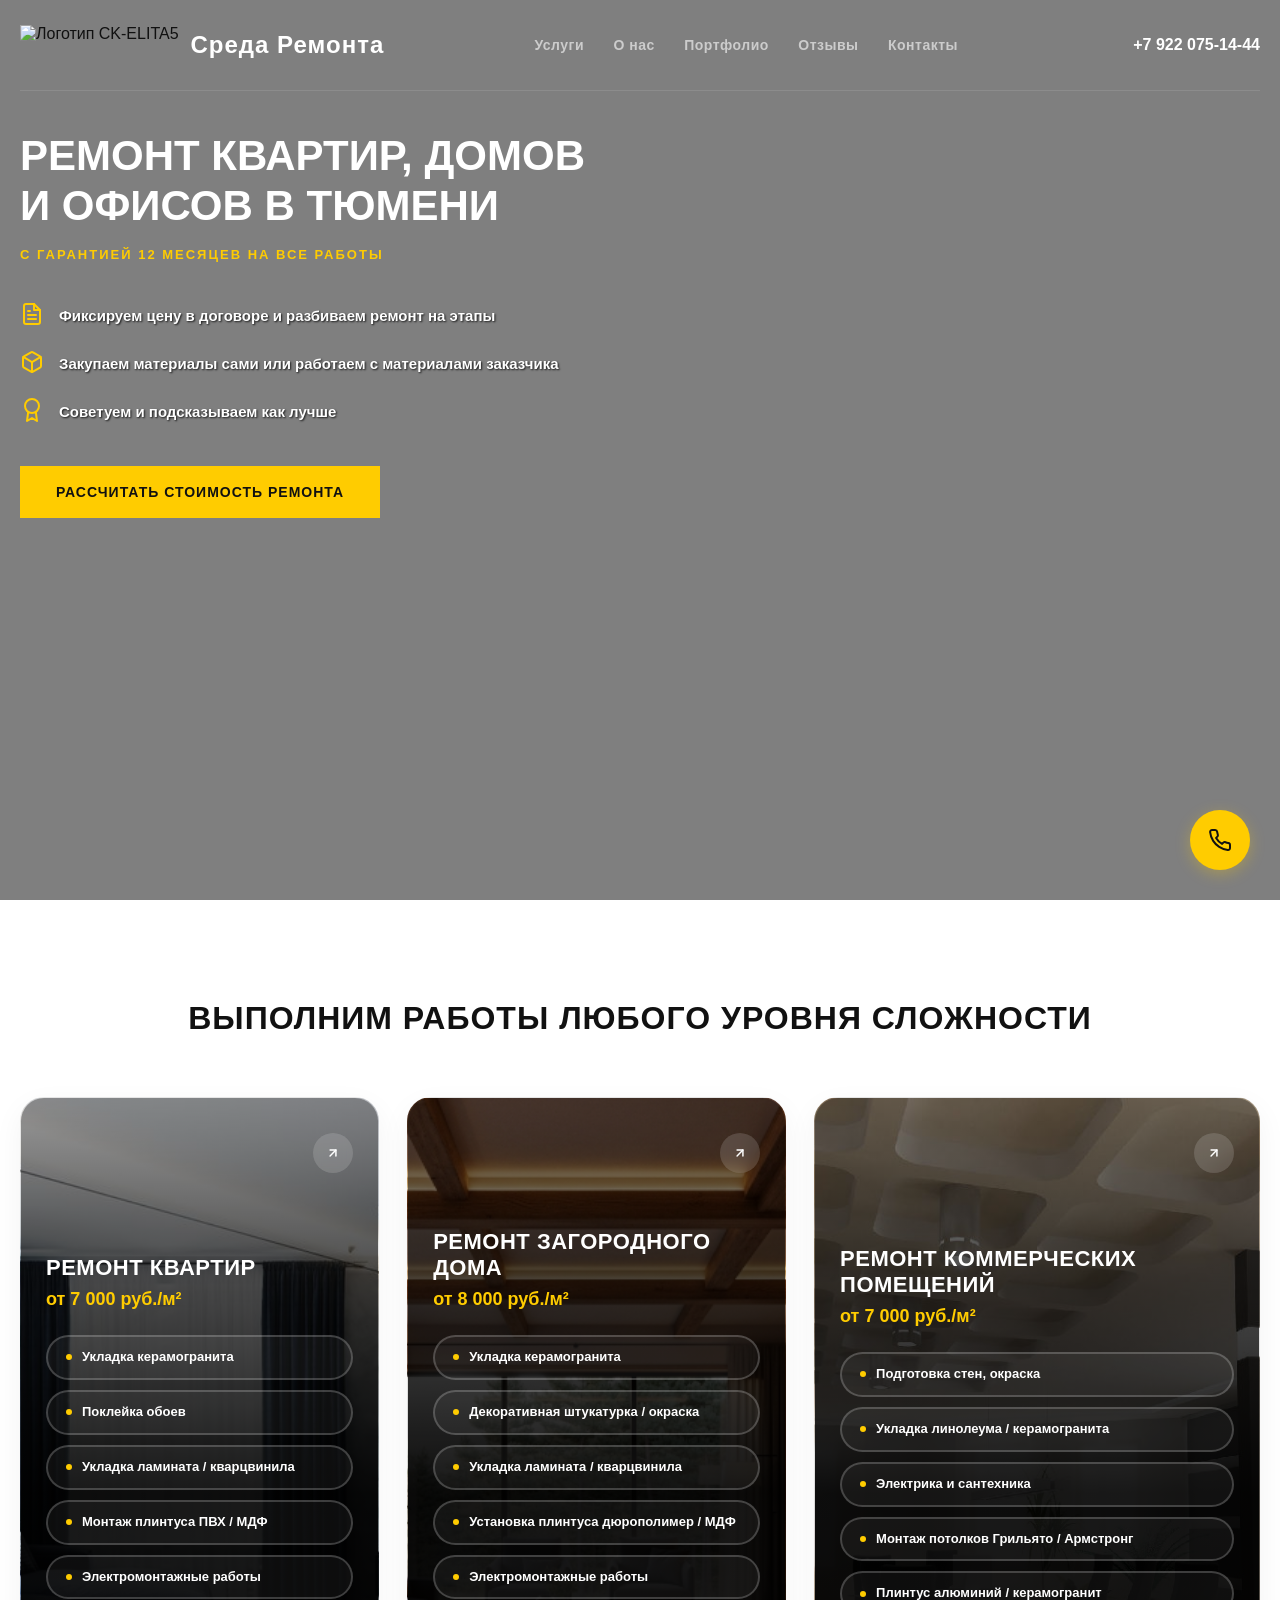
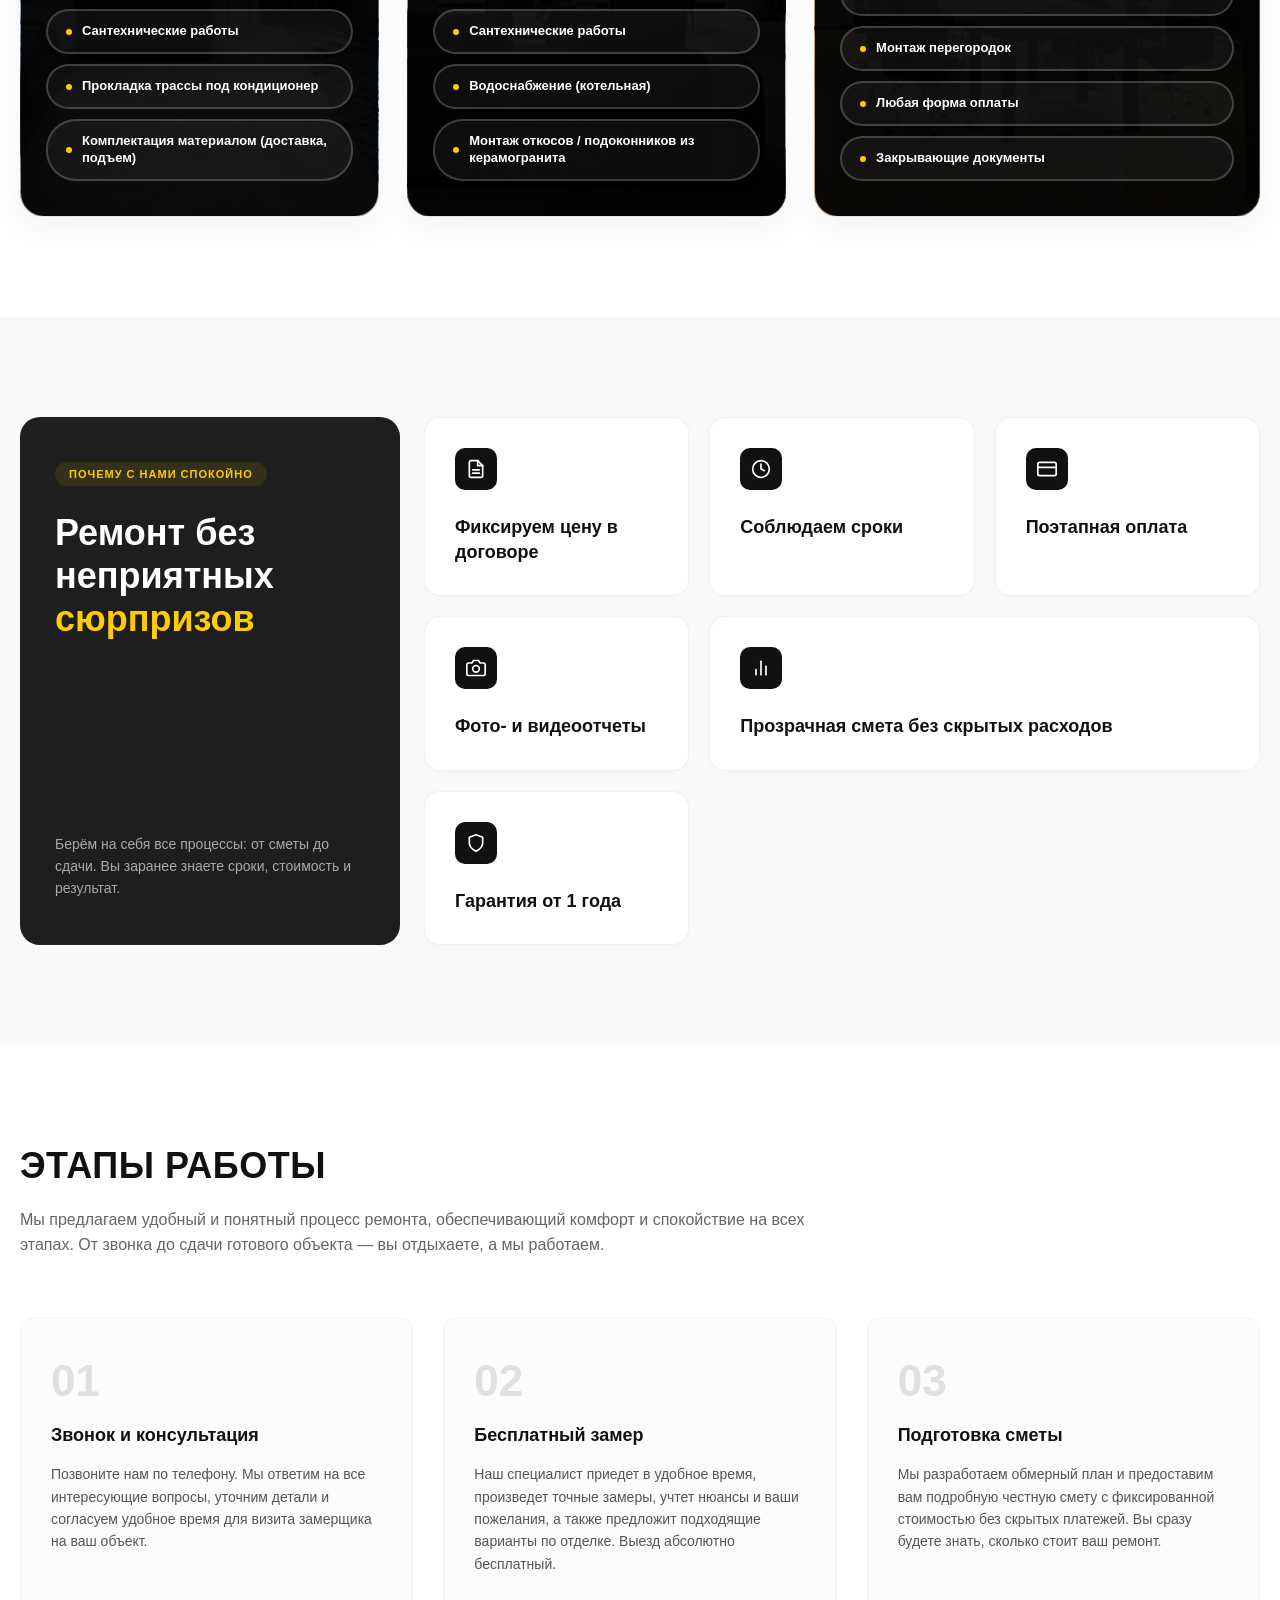
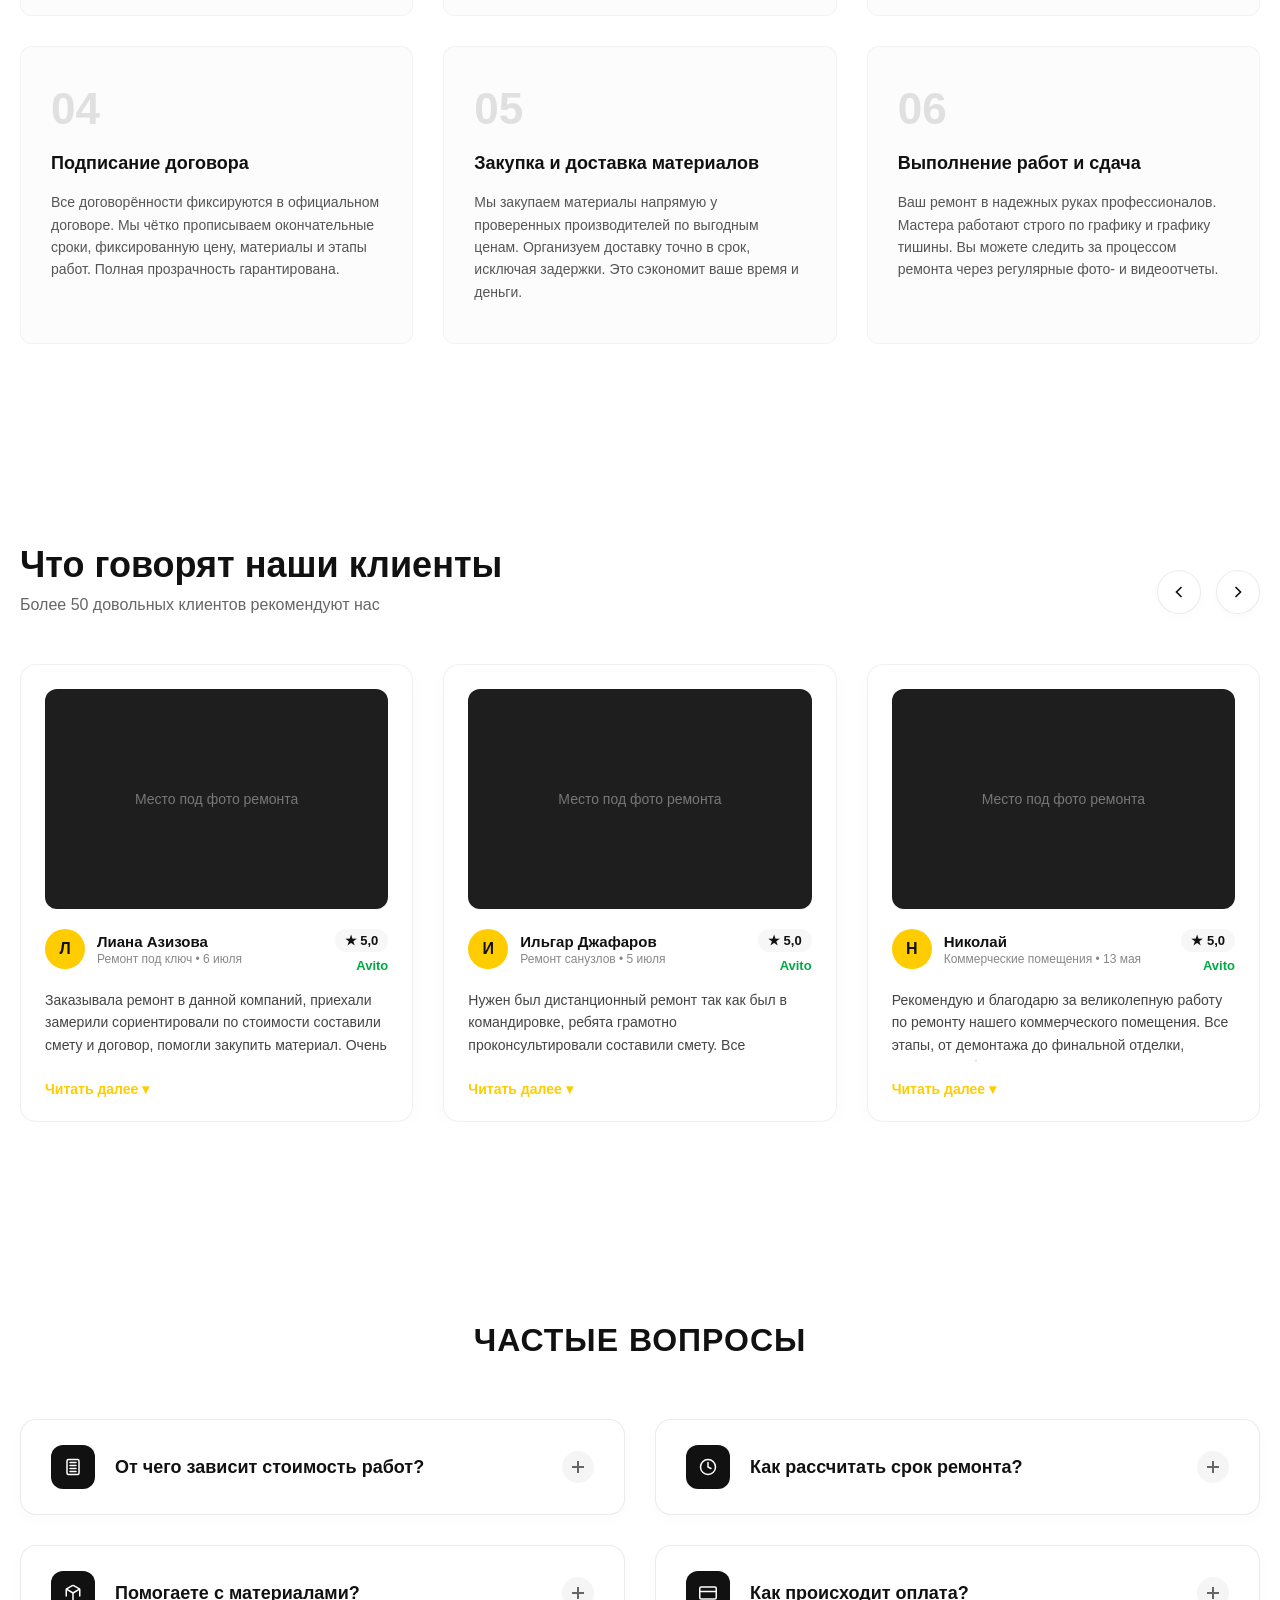
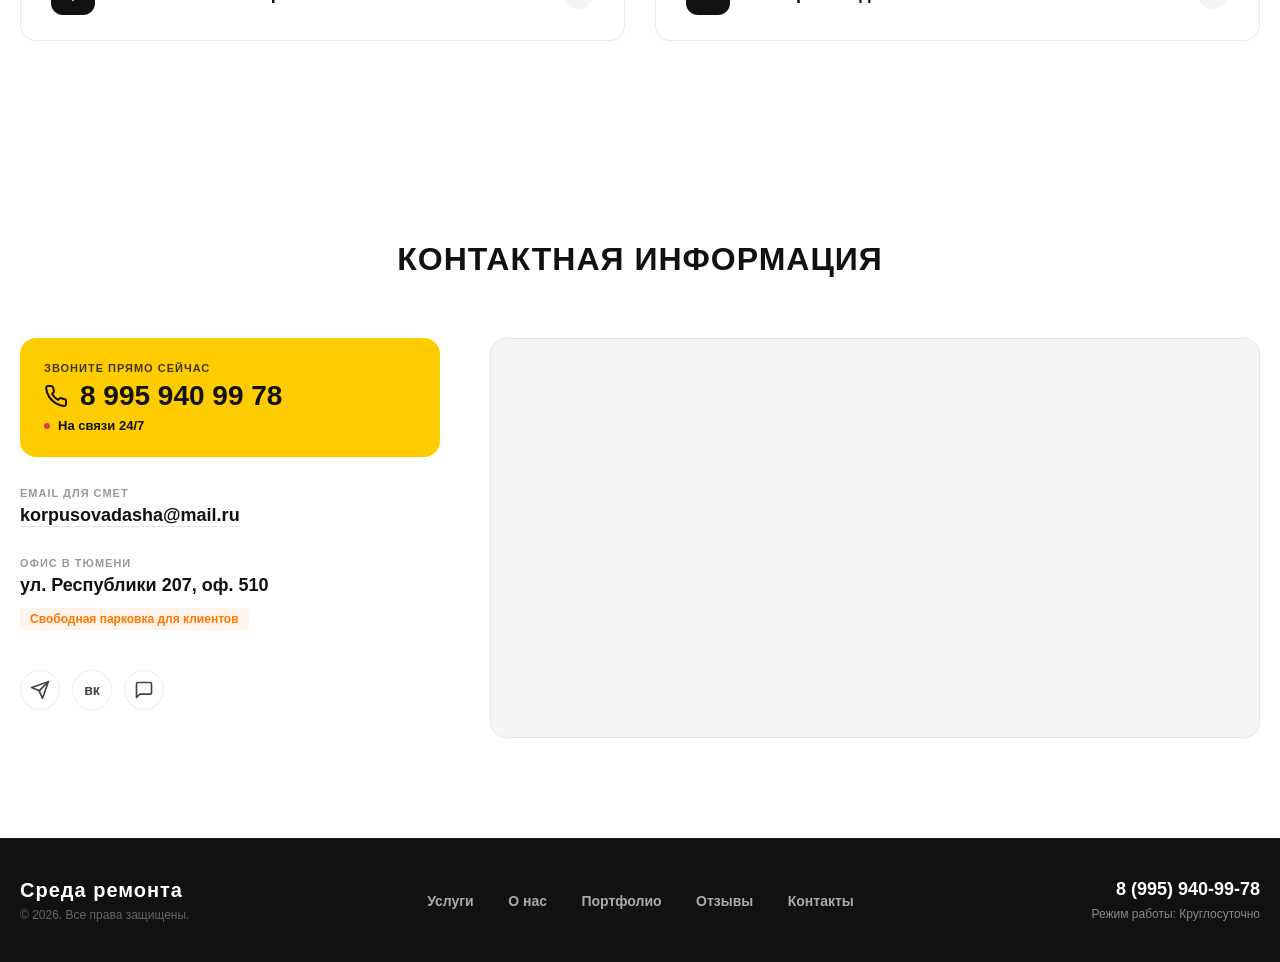
==== index.html @ f5fcfde5 "Test" ====
<!DOCTYPE html>
<html lang="ru">
<head>
    <meta charset="UTF-8">
    <meta name="viewport" content="width=device-width, initial-scale=1.0">
    <title>Ремонт квартир, домов и офисов в Тюмени</title>
    <link rel="stylesheet" href="style.css">
</head>
<body>
    <!-- Главный экран -->
    <header class="hero-section">
        <div class="overlay"></div>
        
        <div class="container">
            <!-- Шапка сайта -->
            <div class="header-top">
                <div class="logo-container">
                    <img src="logo.jpg" alt="Логотип CK-ELITA5" class="logo-img">
                    <span class="logo-text">Среда Ремонта</span>
                </div>
                <nav class="nav-menu">
                    <a href="#services">Услуги</a>
                    <a href="#">О нас</a>
                    <a href="#">Портфолио</a>
                    <a href="#otzivi">Отзывы</a>
                    <a href="#contacti">Контакты</a>
                </nav>
                <div class="header-contacts">
                    <a href="tel:+79220751444" class="phone-link">+7 922 075-14-44</a>
                </div>
            </div>

            <!-- Контент первого экрана -->
            <div class="hero-content">
                <h1 class="main-title">Ремонт квартир, домов<br>и офисов в Тюмени</h1>
                <p class="subtitle">С ГАРАНТИЕЙ 12 МЕСЯЦЕВ НА ВСЕ РАБОТЫ</p>

                <!-- Преимущества -->
                <div class="features">
                    <div class="feature-item">
                        <div class="icon-box">
                            <svg width="24" height="24" viewBox="0 0 24 24" fill="none" stroke="currentColor" stroke-width="2" stroke-linecap="round" stroke-linejoin="round"><path d="M14 2H6a2 2 0 0 0-2 2v16a2 2 0 0 0 2 2h12a2 2 0 0 0 2-2V8z"></path><polyline points="14 2 14 8 20 8"></polyline><line x1="16" y1="13" x2="8" y2="13"></line><line x1="16" y1="17" x2="8" y2="17"></line><polyline points="10 9 9 9 8 9"></polyline></svg>
                        </div>
                        <p>Фиксируем цену в договоре и разбиваем ремонт на этапы</p>
                    </div>
                    <div class="feature-item">
                        <div class="icon-box">
                            <svg width="24" height="24" viewBox="0 0 24 24" fill="none" stroke="currentColor" stroke-width="2" stroke-linecap="round" stroke-linejoin="round"><path d="M21 16V8a2 2 0 0 0-1-1.73l-7-4a2 2 0 0 0-2 0l-7 4A2 2 0 0 0 3 8v8a2 2 0 0 0 1 1.73l7 4a2 2 0 0 0 2 0l7-4A2 2 0 0 0 21 16z"></path><polyline points="3.27 6.96 12 12.01 20.73 6.96"></polyline><line x1="12" y1="22.08" x2="12" y2="12"></line></svg>
                        </div>
                        <p>Закупаем материалы сами или работаем с материалами заказчика</p>
                    </div>
                    <div class="feature-item">
                        <div class="icon-box">
                            <svg width="24" height="24" viewBox="0 0 24 24" fill="none" stroke="currentColor" stroke-width="2" stroke-linecap="round" stroke-linejoin="round"><circle cx="12" cy="8" r="7"></circle><polyline points="8.21 13.89 7 23 12 20 17 23 15.79 13.88"></polyline></svg>
                        </div>
                        <p>Советуем и подсказываем как лучше</p>
                    </div>
                </div>

                <!-- Желтая кнопка -->
                <button class="cta-button">РАССЧИТАТЬ СТОИМОСТЬ РЕМОНТА</button>
            </div>
        </div>

        <!-- Желтая кнопка телефона -->
        <a href="#" class="floating-phone" title="Связаться с нами">
        <svg width="24" height="24" viewBox="0 0 24 24" fill="none" stroke="currentColor" stroke-width="2" stroke-linecap="round" stroke-linejoin="round"><path d="M22 16.92v3a2 2 0 0 1-2.18 2 19.79 19.79 0 0 1-8.63-3.07 19.5 19.5 0 0 1-6-6 19.79 19.79 0 0 1-3.07-8.67A2 2 0 0 1 4.11 2h3a2 2 0 0 1 2 1.72 12.84 12.84 0 0 0 .7 2.81 2 2 0 0 1-.45 2.11L8.09 9.91a16 16 0 0 0 6 6l1.27-1.27a2 2 0 0 1 2.11-.45 12.84 12.84 0 0 0 2.81.7A2 2 0 0 1 22 16.92z"></path></svg>
        </a>
    </header>

    <!-- Блок: Виды ремонта (Светлая тема, расширенные карточки) -->
    <section class="services-section" id="services">
        <div class="container">
            <h2 class="section-title">ВЫПОЛНИМ РАБОТЫ ЛЮБОГО УРОВНЯ СЛОЖНОСТИ</h2>
            
            <div class="services-grid">
                <!-- Карточка 1: Ремонт квартир -->
                 <a href ="kvartiri.html">
                <div class="service-card" style="background-image: url('2block-kv.jpg');">
                    <div class="card-overlay"></div>
                    <div class="card-arrow">
                        <svg width="14" height="14" viewBox="0 0 24 24" fill="none" stroke="currentColor" stroke-width="2.5" stroke-linecap="round" stroke-linejoin="round"><line x1="7" y1="17" x2="17" y2="7"></line><polyline points="7 7 17 7 17 17"></polyline></svg>
                    </div>
                    <div class="card-content-box">
                        <h3 class="card-main-title">РЕМОНТ КВАРТИР</h3>
                        <div class="card-price">от 7 000 руб./м²</div>
                        
                        <div class="card-tags-list">
                            <span class="tag-item">Укладка керамогранита</span>
                            <span class="tag-item">Поклейка обоев</span>
                            <span class="tag-item">Укладка ламината / кварцвинила</span>
                            <span class="tag-item">Монтаж плинтуса ПВХ / МДФ</span>
                            <span class="tag-item">Электромонтажные работы</span>
                            <span class="tag-item">Сантехнические работы</span>
                            <span class="tag-item">Прокладка трассы под кондиционер</span>
                            <span class="tag-item">Комплектация материалом (доставка, подъем)</span>
                        </div>
                    </div>
                </div>
                </a>

                <!-- Карточка 2: Ремонт загородного дома -->
                <a href ="home.html">
                <div class="service-card" style="background-image: url('2block-dom.png');">
                    <div class="card-overlay"></div>
                    <div class="card-arrow">
                        <svg width="14" height="14" viewBox="0 0 24 24" fill="none" stroke="currentColor" stroke-width="2.5" stroke-linecap="round" stroke-linejoin="round"><line x1="7" y1="17" x2="17" y2="7"></line><polyline points="7 7 17 7 17 17"></polyline></svg>
                    </div>
                    <div class="card-content-box">
                        <h3 class="card-main-title">РЕМОНТ ЗАГОРОДНОГО ДОМА</h3>
                        <div class="card-price">от 8 000 руб./м²</div>
                        
                        <div class="card-tags-list">
                            <span class="tag-item">Укладка керамогранита</span>
                            <span class="tag-item">Декоративная штукатурка / окраска</span>
                            <span class="tag-item">Укладка ламината / кварцвинила</span>
                            <span class="tag-item">Установка плинтуса дюрополимер / МДФ</span>
                            <span class="tag-item">Электромонтажные работы</span>
                            <span class="tag-item">Сантехнические работы</span>
                            <span class="tag-item">Водоснабжение (котельная)</span>
                            <span class="tag-item">Монтаж откосов / подоконников из керамогранита</span>
                        </div>
                    </div>
                </div>
                </a>

                <!-- Карточка 3: Ремонт коммерческих помещений -->
                 <a href ="office.html">
                    <div class="service-card" style="background-image: url('2block-ofic.jfif');">
                    <div class="card-overlay"></div>
                    <div class="card-arrow">
                        <svg width="14" height="14" viewBox="0 0 24 24" fill="none" stroke="currentColor" stroke-width="2.5" stroke-linecap="round" stroke-linejoin="round"><line x1="7" y1="17" x2="17" y2="7"></line><polyline points="7 7 17 7 17 17"></polyline></svg>
                    </div>
                    <div class="card-content-box">
                        <h3 class="card-main-title">РЕМОНТ КОММЕРЧЕСКИХ ПОМЕЩЕНИЙ</h3>
                        <div class="card-price">от 7 000 руб./м²</div>
                        
                        <div class="card-tags-list">
                            <span class="tag-item">Подготовка стен, окраска</span>
                            <span class="tag-item">Укладка линолеума / керамогранита</span>
                            <span class="tag-item">Электрика и сантехника</span>
                            <span class="tag-item">Монтаж потолков Грильято / Армстронг</span>
                            <span class="tag-item">Плинтус алюминий / керамогранит</span>
                            <span class="tag-item">Монтаж перегородок</span>
                            <span class="tag-item">Любая форма оплаты</span>
                            <span class="tag-item">Закрывающие документы</span>
                        </div>
                    </div>
                </div>
                </a>
            </div>
        </div>
    </section>
    <!-- Блок: Преимущества (Bento Grid) -->
    <section class="advantages-section">
        <div class="container">
            <div class="advantages-grid">
                
                <!-- Левый большой блок с заголовком -->
                <div class="adv-main-card">
                    <span class="adv-badge">ПОЧЕМУ С НАМИ СПОКОЙНО</span>
                    <h2 class="adv-title">Ремонт без<br>неприятных<br><span>сюрпризов</span></h2>
                    <p class="adv-desc">Берём на себя все процессы: от сметы до сдачи. Вы заранее знаете сроки, стоимость и результат.</p>
                </div>

                <!-- Правая сетка с плитками -->
                <div class="adv-tiles-container">
                    
                    <!-- Плитка 1: Фиксируем цену -->
                    <div class="adv-tile">
                        <div class="adv-icon">
                            <svg width="20" height="20" viewBox="0 0 24 24" fill="none" stroke="currentColor" stroke-width="2" stroke-linecap="round" stroke-linejoin="round"><path d="M14 2H6a2 2 0 0 0-2 2v16a2 2 0 0 0 2 2h12a2 2 0 0 0 2-2V8z"></path><polyline points="14 2 14 8 20 8"></polyline><line x1="16" y1="13" x2="8" y2="13"></line><line x1="16" y1="17" x2="8" y2="17"></line></svg>
                        </div>
                        <h3 class="adv-tile-title">Фиксируем цену в договоре</h3>
                        <div class="adv-bottom-line"></div>
                    </div>

                    <!-- Плитка 2: Соблюдаем сроки -->
                    <div class="adv-tile">
                        <div class="adv-icon">
                            <svg width="20" height="20" viewBox="0 0 24 24" fill="none" stroke="currentColor" stroke-width="2" stroke-linecap="round" stroke-linejoin="round"><circle cx="12" cy="12" r="10"></circle><polyline points="12 6 12 12 16 14"></polyline></svg>
                        </div>
                        <h3 class="adv-tile-title">Соблюдаем сроки</h3>
                        <div class="adv-bottom-line"></div>
                    </div>

                    <!-- Плитка 3: Поэтапная оплата -->
                    <div class="adv-tile">
                        <div class="adv-icon">
                            <svg width="20" height="20" viewBox="0 0 24 24" fill="none" stroke="currentColor" stroke-width="2" stroke-linecap="round" stroke-linejoin="round"><rect x="1" y="4" width="22" height="16" rx="2" ry="2"></rect><line x1="1" y1="10" x2="23" y2="10"></line></svg>
                        </div>
                        <h3 class="adv-tile-title">Поэтапная оплата</h3>
                        <div class="adv-bottom-line"></div>
                    </div>

                    <!-- Плитка 4: Отчеты -->
                    <div class="adv-tile">
                        <div class="adv-icon">
                            <svg width="20" height="20" viewBox="0 0 24 24" fill="none" stroke="currentColor" stroke-width="2" stroke-linecap="round" stroke-linejoin="round"><path d="M23 19a2 2 0 0 1-2 2H3a2 2 0 0 1-2-2V8a2 2 0 0 1 2-2h4l2-3h6l2 3h4a2 2 0 0 1 2 2z"></path><circle cx="12" cy="13" r="4"></circle></svg>
                        </div>
                        <h3 class="adv-tile-title">Фото- и видеоотчеты</h3>
                        <div class="adv-bottom-line"></div>
                    </div>

                    <!-- Плитка 5: Смета -->
                    <div class="adv-tile wide-tile">
                        <div class="adv-icon">
                            <svg width="20" height="20" viewBox="0 0 24 24" fill="none" stroke="currentColor" stroke-width="2" stroke-linecap="round" stroke-linejoin="round"><line x1="18" y1="20" x2="18" y2="10"></line><line x1="12" y1="20" x2="12" y2="4"></line><line x1="6" y1="20" x2="6" y2="14"></line></svg>
                        </div>
                        <h3 class="adv-tile-title">Прозрачная смета без скрытых расходов</h3>
                        <div class="adv-bottom-line"></div>
                    </div>

                    <!-- Плитка 6: Гарантия -->
                    <div class="adv-tile">
                        <div class="adv-icon">
                            <svg width="20" height="20" viewBox="0 0 24 24" fill="none" stroke="currentColor" stroke-width="2" stroke-linecap="round" stroke-linejoin="round"><path d="M12 22s8-4 8-10V5l-8-3-8 3v7c0 6 8 10 8 10z"></path></svg>
                        </div>
                        <h3 class="adv-tile-title">Гарантия от 1 года</h3>
                        <div class="adv-bottom-line"></div>
                    </div>

                </div>
            </div>
        </div>
    </section>
        <!-- Блок: Этапы работы -->
    <section class="steps-section">
        <div class="container">
            <h2 class="steps-main-title">Этапы работы</h2>
            <p class="steps-main-subtitle">Мы предлагаем удобный и понятный процесс ремонта, обеспечивающий комфорт и спокойствие на всех этапах. От звонка до сдачи готового объекта — вы отдыхаете, а мы работаем.</p>
            
            <div class="steps-grid">
                <!-- Шаг 1 -->
                <div class="step-card">
                    <div class="step-number">01</div>
                    <h3 class="step-title">Звонок и консультация</h3>
                    <p class="step-desc">Позвоните нам по телефону. Мы ответим на все интересующие вопросы, уточним детали и согласуем удобное время для визита замерщика на ваш объект.</p>
                </div>

                <!-- Шаг 2 -->
                <div class="step-card">
                    <div class="step-number">02</div>
                    <h3 class="step-title">Бесплатный замер</h3>
                    <p class="step-desc">Наш специалист приедет в удобное время, произведет точные замеры, учтет нюансы и ваши пожелания, а также предложит подходящие варианты по отделке. Выезд абсолютно бесплатный.</p>
                </div>

                <!-- Шаг 3 -->
                <div class="step-card">
                    <div class="step-number">03</div>
                    <h3 class="step-title">Подготовка сметы</h3>
                    <p class="step-desc">Мы разработаем обмерный план и предоставим вам подробную честную смету с фиксированной стоимостью без скрытых платежей. Вы сразу будете знать, сколько стоит ваш ремонт.</p>
                </div>

                <!-- Шаг 4 -->
                <div class="step-card">
                    <div class="step-number">04</div>
                    <h3 class="step-title">Подписание договора</h3>
                    <p class="step-desc">Все договорённости фиксируются в официальном договоре. Мы чётко прописываем окончательные сроки, фиксированную цену, материалы и этапы работ. Полная прозрачность гарантирована.</p>
                </div>

                <!-- Шаг 5 -->
                <div class="step-card">
                    <div class="step-number">05</div>
                    <h3 class="step-title">Закупка и доставка материалов</h3>
                    <p class="step-desc">Мы закупаем материалы напрямую у проверенных производителей по выгодным ценам. Организуем доставку точно в срок, исключая задержки. Это сэкономит ваше время и деньги.</p>
                </div>

                <!-- Шаг 6 -->
                <div class="step-card">
                    <div class="step-number">06</div>
                    <h3 class="step-title">Выполнение работ и сдача</h3>
                    <p class="step-desc">Ваш ремонт в надежных руках профессионалов. Мастера работают строго по графику и графику тишины. Вы можете следить за процессом ремонта через регулярные фото- и видеоотчеты.</p>
                </div>
            </div>
        </div>
    </section>
 <!-- Блок: Отзывы клиентов (Адаптивный слайдер) -->
    <section class="reviews-section" id="otzivi">
        <div class="container">
            <div class="reviews-header">
                <div>
                    <h2 class="reviews-main-title">Что говорят наши клиенты</h2>
                    <p class="reviews-main-subtitle">Более 50 довольных клиентов рекомендуют нас</p>
                </div>
                <!-- Стрелки навигации -->
                <div class="slider-arrows">
                    <button class="arrow-btn prev-btn" id="review-prev">
                        <svg width="20" height="20" viewBox="0 0 24 24" fill="none" stroke="currentColor" stroke-width="2"><polyline points="15 18 9 12 15 6"></polyline></svg>
                    </button>
                    <button class="arrow-btn next-btn" id="review-next">
                        <svg width="20" height="20" viewBox="0 0 24 24" fill="none" stroke="currentColor" stroke-width="2"><polyline points="9 18 15 12 9 6"></polyline></svg>
                    </button>
                </div>
            </div>

            <!-- Окно видимости слайдера -->
            <div class="reviews-slider-track">
                <div class="reviews-grid-flow" id="reviews-track">
                    
                    <!-- Отзыв 1 -->
                    <div class="review-card">
                        <div class="review-img-placeholder">Место под фото ремонта</div>
                        <div class="review-meta">
                            <div class="user-info">
                                <div class="avatar-placeholder">Л</div>
                                <div>
                                    <h4 class="user-name">Лиана Азизова</h4>
                                    <span class="review-type">Ремонт под ключ • 6 июля</span>
                                </div>
                            </div>
                            <div class="rating-box">
                                <span class="stars">★ 5,0</span>
                                <span class="platform-avito">Avito</span>
                            </div>
                        </div>
                        <div class="review-text-container">
                            <p class="review-text">Заказывала ремонт в данной компаний, приехали замерили сориентировали по стоимости составили смету и договор, помогли закупить материал. Очень довольна и качеством и сервисом. В подарок получила теплый пол, за что огромное спасибо буду рекомендовать всем.</p>
                        </div>
                        <div class="review-footer-actions">
                            <button class="toggle-text-btn">Читать далее ▾</button>
                        </div>
                    </div>

                    <!-- Отзыв 2 -->
                    <div class="review-card">
                        <div class="review-img-placeholder">Место под фото ремонта</div>
                        <div class="review-meta">
                            <div class="user-info">
                                <div class="avatar-placeholder">И</div>
                                <div>
                                    <h4 class="user-name">Ильгар Джафаров</h4>
                                    <span class="review-type">Ремонт санузлов • 5 июля</span>
                                </div>
                            </div>
                            <div class="rating-box">
                                <span class="stars">★ 5,0</span>
                                <span class="platform-avito">Avito</span>
                            </div>
                        </div>
                        <div class="review-text-container">
                            <p class="review-text">Нужен был дистанционный ремонт так как был в командировке, ребята грамотно проконсультировали составили смету. Все процессы контролировали сами, присылали отчеты. Сделали все на совесть и в оговоренные сроки, за что им большое человеческое спасибо!</p>
                        </div>
                        <div class="review-footer-actions">
                            <button class="toggle-text-btn">Читать далее ▾</button>
                        </div>
                    </div>

                    <!-- Отзыв 3 -->
                    <div class="review-card">
                        <div class="review-img-placeholder">Место под фото ремонта</div>
                        <div class="review-meta">
                            <div class="user-info">
                                <div class="avatar-placeholder">Н</div>
                                <div>
                                    <h4 class="user-name">Николай</h4>
                                    <span class="review-type">Коммерческие помещения • 13 мая</span>
                                </div>
                            </div>
                            <div class="rating-box">
                                <span class="stars">★ 5,0</span>
                                <span class="platform-avito">Avito</span>
                            </div>
                        </div>
                        <div class="review-text-container">
                            <p class="review-text">Рекомендую и благодарю за великолепную работу по ремонту нашего коммерческого помещения. Все этапы, от демонтажа до финальной отделки, выполнены безупречно. Порадовало четкое соблюдение графика тишины и чистота на объекте.</p>
                        </div>
                        <div class="review-footer-actions">
                            <button class="toggle-text-btn">Читать далее ▾</button>
                        </div>
                    </div>

                    <!-- Отзыв 4 -->
                    <div class="review-card">
                        <div class="review-img-placeholder">Место под фото ремонта</div>
                        <div class="review-meta">
                            <div class="user-info">
                                <div class="avatar-placeholder">А</div>
                                <div>
                                    <h4 class="user-name">Александр</h4>
                                    <span class="review-type">Ремонт коттеджа • 28 апреля</span>
                                </div>
                            </div>
                            <div class="rating-box">
                                <span class="stars">★ 5,0</span>
                                <span class="platform-avito">Avito</span>
                            </div>
                        </div>
                        <div class="review-text-container">
                            <p class="review-text">Выражаю благодарность за качественный ремонт дома в Тюмени. Долго выбирал бригаду, остановился на СК-Элита5 и не прогадал. Смета не выросла ни на рубль, котельная собрана идеально, стены выровнены под покраску просто как стекло.</p>
                        </div>
                        <div class="review-footer-actions">
                            <button class="toggle-text-btn">Читать далее ▾</button>
                        </div>
                    </div>

                    <!-- Отзыв 5 -->
                    <div class="review-card">
                        <div class="review-img-placeholder">Место под фото ремонта</div>
                        <div class="review-meta">
                            <div class="user-info">
                                <div class="avatar-placeholder">Е</div>
                                <div>
                                    <h4 class="user-name">Елена В.</h4>
                                    <span class="review-type">Косметический ремонт • 10 апреля</span>
                                </div>
                            </div>
                            <div class="rating-box">
                                <span class="stars">★ 5,0</span>
                                <span class="platform-avito">Avito</span>
                            </div>
                        </div>
                        <div class="review-text-container">
                            <p class="review-text">Очень порядочные и аккуратные мастера! Делали ремонт в гостиной и прихожей. Все аккуратно закрыли пленкой, мусор за собой убрали. Оплата строго по выполненным этапам, никаких авансов. Результатом очень довольна, спасибо вам!</p>
                        </div>
                        <div class="review-footer-actions">
                            <button class="toggle-text-btn">Читать далее ▾</button>
                        </div>
                    </div>

                </div>
            </div>
        </div>
    </section>

   <script>
        // 1. Раскрытие текста
        document.querySelectorAll('.toggle-text-btn').forEach(btn => {
            btn.addEventListener('click', () => {
                const textContainer = btn.parentElement.previousElementSibling;
                textContainer.classList.toggle('expanded');
                
                if (textContainer.classList.contains('expanded')) {
                    btn.innerHTML = 'Скрыть ▲';
                    btn.style.color = '#ffaa00';
                } else {
                    btn.innerHTML = 'Читать далее ▾';
                    btn.style.color = '#ffcc00';
                }
            });
        });

        // 2. Умная логика Слайдера
        const track = document.getElementById('reviews-track');
        const prevBtn = document.getElementById('review-prev');
        const nextBtn = document.getElementById('review-next');
        
        let currentIndex = 0; // Текущий индекс отзыва или экрана

        function getSliderParams() {
            const isMobile = window.innerWidth <= 768;
            const cards = document.querySelectorAll('.review-card');
            // Исправлено: получаем точную ширину карточки прямо из браузера
            const cardWidth = cards[0].getBoundingClientRect().width; 
            const gap = isMobile ? 20 : 30; // Отступы для мобилки (20) и ПК (30)
            
            return {
                isMobile: isMobile,
                step: cardWidth + gap,
                maxIndex: isMobile ? cards.length - 1 : 1 
            };
        }

        nextBtn.addEventListener('click', () => {
            const params = getSliderParams();
            if (currentIndex < params.maxIndex) {
                currentIndex++;
                
                if (params.isMobile) {
                    track.style.transform = `translateX(-${currentIndex * params.step}px)`;
                } else {
                    const containerWidth = document.querySelector('.reviews-slider-track').offsetWidth;
                    track.style.transform = `translateX(-${containerWidth + 30}px)`;
                }
            }
        });

        prevBtn.addEventListener('click', () => {
            const params = getSliderParams();
            if (currentIndex > 0) {
                currentIndex--;
                
                if (params.isMobile) {
                    track.style.transform = `translateX(-${currentIndex * params.step}px)`;
                } else {
                    track.style.transform = 'translateX(0px)';
                }
            }
        });

        window.addEventListener('resize', () => {
            currentIndex = 0;
            track.style.transform = 'translateX(0px)';
        });
    </script>
 <!-- Блок: Частые вопросы (FAQ) — Теперь все изначально свернуты -->
    <section class="faq-section">
        <div class="container">
            <h2 class="faq-main-title">ЧАСТЫЕ ВОПРОСЫ</h2>
            
            <div class="faq-grid">
                <!-- Вопрос 1 -->
                <div class="faq-item">
                    <div class="faq-header">
                        <div class="faq-icon-box">
                            <svg width="18" height="18" viewBox="0 0 24 24" fill="none" stroke="currentColor" stroke-width="2" stroke-linecap="round" stroke-linejoin="round"><rect x="4" y="2" width="16" height="20" rx="2" ry="2"></rect><line x1="8" y1="6" x2="16" y2="6"></line><line x1="8" y1="10" x2="16" y2="10"></line><line x1="8" y1="14" x2="16" y2="14"></line><line x1="8" y1="18" x2="16" y2="18"></line></svg>
                        </div>
                        <h3 class="faq-title">От чего зависит стоимость работ?</h3>
                        <div class="faq-toggle-btn"></div>
                    </div>
                    <div class="faq-body">
                        <p>Стоимость ремонтных работ рассчитывается индивидуально и зависит от площади, состояния, наличия или отсутствия дизайн-проекта, объема работ и выбора материалов для черновой и чистовой отделки.</p>
                    </div>
                </div>

                <!-- Вопрос 2 -->
                <div class="faq-item">
                    <div class="faq-header">
                        <div class="faq-icon-box">
                            <svg width="18" height="18" viewBox="0 0 24 24" fill="none" stroke="currentColor" stroke-width="2" stroke-linecap="round" stroke-linejoin="round"><circle cx="12" cy="12" r="10"></circle><polyline points="12 6 12 12 16 14"></polyline></svg>
                        </div>
                        <h3 class="faq-title">Как рассчитать срок ремонта?</h3>
                        <div class="faq-toggle-btn"></div>
                    </div>
                    <div class="faq-body">
                        <p>Сроки выполнения работ рассчитываются чисто индивидуально. Всё зависит от сложности дизайн-проекта, расположения объекта, текущего состояния помещений, общего объёма и технологических особенностей запланированных работ.</p>
                    </div>
                </div>

                <!-- Вопрос 3 -->
                <div class="faq-item">
                    <div class="faq-header">
                        <div class="faq-icon-box">
                            <svg width="18" height="18" viewBox="0 0 24 24" fill="none" stroke="currentColor" stroke-width="2" stroke-linecap="round" stroke-linejoin="round"><path d="M21 16V8a2 2 0 0 0-1-1.73l-7-4a2 2 0 0 0-2 0l-7 4A2 2 0 0 0 3 8v8a2 2 0 0 1 1.73l7 4a2 2 0 0 2 0l7-4A2 2 0 0 0 21 16z"></path><polyline points="3.27 6.96 12 12.01 20.73 6.96"></polyline><line x1="12" y1="22.08" x2="12" y2="12"></line></svg>
                        </div>
                        <h3 class="faq-title">Помогаете с материалами?</h3>
                        <div class="faq-toggle-btn"></div>
                    </div>
                    <div class="faq-body">
                        <p>Наша компания при проведении ремонтных работ обеспечивает закупку и доставку черновых и чистовых материалов на объект. Необходимое количество материалов рассчитывается индивидуально.</p>
                    </div>
                </div>

                <!-- Вопрос 4 -->
                <div class="faq-item">
                    <div class="faq-header">
                        <div class="faq-icon-box">
                            <svg width="18" height="18" viewBox="0 0 24 24" fill="none" stroke="currentColor" stroke-width="2" stroke-linecap="round" stroke-linejoin="round"><rect x="1" y="4" width="22" height="16" rx="2" ry="2"></rect><line x1="1" y1="10" x2="23" y2="10"></line></svg>
                        </div>
                        <h3 class="faq-title">Как происходит оплата?</h3>
                        <div class="faq-toggle-btn"></div>
                    </div>
                    <div class="faq-body">
                        <p>При заключении договора предоплата за работу не вносится. Оплата производится поэтапно, по факту подписания акта выполненных работ. Для вашего удобства доступны любые формы расчёта: как наличная форма оплаты, так и безналичный расчёт.</p>
                    </div>
                </div>
            </div>
        </div>
    </section>

    <!-- Исправленный скрипт (все вопросы изначально закрыты) -->
    <script>
        document.querySelectorAll('.faq-header').forEach(header => {
            header.addEventListener('click', () => {
                const currentItem = header.parentElement;
                currentItem.classList.toggle('active');
            });
        });
    </script>
    <!-- Блок: Контактная информация -->
    <section class="contacts-section" id="contacti">
        <div class="container">
            <h2 class="contacts-main-title">КОНТАКТНАЯ ИНФОРМАЦИЯ</h2>
            
            <div class="contacts-grid">
                <!-- Левая колонка с текстом и соцсетями -->
                <div class="contacts-info">
                    
                    <!-- Плашка телефона (Желтая по стилю сайта) -->
                    <div class="phone-card">
                        <span class="card-subtitle">ЗВОНИТЕ ПРЯМО СЕЙЧАС</span>
                        <div class="phone-number-box">
                            <svg width="24" height="24" viewBox="0 0 24 24" fill="none" stroke="currentColor" stroke-width="2" stroke-linecap="round" stroke-linejoin="round"><path d="M22 16.92v3a2 2 0 0 1-2.18 2 19.79 19.79 0 0 1-8.63-3.07 19.5 19.5 0 0 1-6-6 19.79 19.79 0 0 1-3.07-8.67A2 2 0 0 1 4.11 2h3a2 2 0 0 1 2 1.72 12.84 12.84 0 0 0 .7 2.81 2 2 0 0 1-.45 2.11L8.09 9.91a16 16 0 0 0 6 6l1.27-1.27a2 2 0 0 1 2.11-.45 12.84 12.84 0 0 0 2.81.7A2 2 0 0 1 22 16.92z"></path></svg>
                            <a href="tel:+79959409978" class="main-phone-link">8 995 940 99 78</a>
                        </div>
                        <span class="status-dot">На связи 24/7</span>
                    </div>

                    <!-- Email -->
                    <div class="info-block">
                        <span class="info-label">EMAIL ДЛЯ СМЕТ</span>
                        <a href="mailto:korpusovadasha@mail.ru" class="info-value email-link">korpusovadasha@mail.ru</a>
                    </div>

                    <!-- Адрес -->
                    <div class="info-block">
                        <span class="info-label">ОФИС В ТЮМЕНИ</span>
                        <div class="info-value">ул. Республики 207, оф. 510</div>
                        <span class="parking-badge">Свободная парковка для клиентов</span>
                    </div>

                    <!-- Иконки соцсетей (Telegram, ВКонтакте, Viber) -->
                    <div class="social-links">
                        <!-- Telegram -->
                        <a href="#" class="social-icon" title="Telegram">
                            <svg width="20" height="20" viewBox="0 0 24 24" fill="none" stroke="currentColor" stroke-width="2" stroke-linecap="round" stroke-linejoin="round"><line x1="22" y1="2" x2="11" y2="13"></line><polygon points="22 2 15 22 11 13 2 9 22 2"></polygon></svg>
                        </a>
                        <!-- ВКонтакте (Заглушка под иконку VK) -->
                        <a href="#" class="social-icon text-icon" title="ВКонтакте">
                            <span>вк</span>
                        </a>
                        <!-- Viber / Другая соцсеть -->
                        <a href="#" class="social-icon" title="Соцсеть">
                            <svg width="20" height="20" viewBox="0 0 24 24" fill="none" stroke="currentColor" stroke-width="2" stroke-linecap="round" stroke-linejoin="round"><path d="M21 15a2 2 0 0 1-2 2H7l-4 4V5a2 2 0 0 1 2-2h14a2 2 0 0 1 2 2z"></path></svg>
                        </a>
                    </div>

                </div>
                <!-- Правая колонка с интерактивной картой Республики 207 -->
                <div class="contacts-map">
    <div style="position:relative;overflow:hidden;width:100%;height:100%;">
        <a href="https://yandex.com/maps/55/tyumen/?utm_medium=mapframe&utm_source=maps" style="color:#eee;font-size:12px;position:absolute;top:0px;z-index:-1;">Тюмень</a>
        <a href="https://yandex.com/maps/55/tyumen/house/shirotnaya_ulitsa_13/YkwYcwJjSEQFQFttfX1zcHRibQ==/?indoorLevel=1&ll=65.553292%2C57.121789&utm_medium=mapframe&utm_source=maps&z=18.2" style="color:#eee;font-size:12px;position:absolute;top:14px;z-index:-1;">Широтная улица, 13 — Яндекс Карты</a>
        <iframe src="https://yandex.com/map-widget/v1/?indoorLevel=1&ll=65.553292%2C57.121789&mode=whatshere&whatshere%5Bpoint%5D=65.552947%2C57.121864&whatshere%5Bzoom%5D=17&z=18.2" width="100%" height="100%" frameborder="0" allowfullscreen="true" style="position:relative; border-radius: 16px;"></iframe>
    </div>
    </div>
            </div>
        </div>
    </section>
    <!-- Финальный подвал (Футер) сайта -->
    <footer class="main-footer">
        <div class="container">
            <div class="footer-content">
                <div class="footer-logo">
                    <span class="logo-text">Среда ремонта</span>
                    <p class="footer-copy">© 2026. Все права защищены.</p>
                </div>
                <nav class="footer-nav">
                    <a href="#services">Услуги</a>
                    <a href="#">О нас</a>
                    <a href="#">Портфолио</a>
                    <a href="#otzivi">Отзывы</a>
                    <a href="#contacti">Контакты</a>
                </nav>
                <div class="footer-contacts">
                    <a href="tel:+79959409978" class="footer-phone">8 (995) 940-99-78</a>
                    <span class="footer-worktime">Режим работы: Круглосуточно</span>
                </div>
            </div>
        </div>
    </footer>
    <!-- МОДАЛЬНОЕ ОКНО ДЛЯ ГЛАВНОЙ СТРАНИЦЫ -->
    <div class="modal-overlay" id="mainContactModal">
        <div class="modal-window main-modal-dark">
            <!-- Кнопка закрытия -->
            <button class="modal-close-btn" id="closeMainModalBtn" style="color: #fff;">&times;</button>
            
            <h2 class="modal-title" style="color: #fff;">Связаться с нами</h2>
            <p class="modal-subtitle" style="color: #aaa;">Напишите нам на почту или позвоните:</p>
            
            <div class="modal-contacts">
                <a href="tel:+79959409978" class="modal-phone" style="color: #FFCC00;">8 (995) 940-99-78</a>
                <a href="mailto:workpaabectam@mail.ru" class="modal-email" style="color: #FFCC00;">workpaabectam@mail.ru</a>
            </div>
            
            <div class="modal-footer-text" style="color: #666;">Работаем круглосуточно для вашего удобства</div>
        </div>
    </div>
    <script>
        const mainModal = document.getElementById('mainContactModal');
        const closeMainBtn = document.getElementById('closeMainModalBtn');

        // Находим: большую желтую кнопку и плавающую трубку на сайте
        const mainOpenButtons = document.querySelectorAll('.cta-button, .floating-phone');

        // Навешиваем открытие окна на обе кнопки
        mainOpenButtons.forEach(button => {
            button.addEventListener('click', (e) => {
                e.preventDefault(); // Теперь трубка не будет вызывать сбоев на ПК
                mainModal.classList.add('active');
            });
        });

        // Закрытие на крестик
        closeMainBtn.addEventListener('click', () => {
            mainModal.classList.remove('active');
        });

        // Закрытие на клик по фону
        mainModal.addEventListener('click', (e) => {
            if (e.target === mainModal) {
                mainModal.classList.remove('active');
            }
        });
    </script>
</body>
</html>
---- style.css ----
/* Общие сбросы стилей */
* {
    margin: 0;
    padding: 0;
    box-sizing: border-box;
}

body {
    font-family: 'Arial', sans-serif;
    background-color: #ffffff; /* Поменяли фон сайта на белый */
    color: #111111; /* Основной текст теперь темный */
}

/* Расширили контейнер с 1200px до 1300px, чтобы карточки стали шире */
.container {
    max-width: 1300px;
    margin: 0 auto;
    padding: 0 20px;
}

/* Стили главного экрана */
.hero-section {
    position: relative;
    min-height: 100vh;
    background: url('titul.jpg') center center / cover no-repeat;
    display: flex;
    flex-direction: column;
}

.overlay {
    position: absolute;
    top: 0;
    left: 0;
    width: 100%;
    height: 100%;
    background: rgba(0, 0, 0, 0.5);
    z-index: 1;
}

.hero-section .container {
    position: relative;
    z-index: 2;
    width: 100%;
    height: 100%;
    display: flex;
    flex-direction: column;
}

/* Шапка */
.header-top {
    display: flex;
    justify-content: space-between;
    align-items: center;
    padding: 25px 0;
    border-bottom: 1px solid rgba(255, 255, 255, 0.1);
}

.logo-container {
    display: flex;
    align-items: center;
    gap: 12px;
}

.logo-img {
    height: 40px;
    width: auto;
    object-fit: contain;
}

.logo-text {
    font-weight: bold;
    font-size: 24px;
    letter-spacing: 1px;
    color: #fff;
}

.nav-menu a {
    color: #ccc;
    text-decoration: none;
    margin-right: 25px;
    font-size: 14px;
    font-weight: 600;
    letter-spacing: 0.5px;
    transition: color 0.3s;
}

.nav-menu a:hover {
    color: #ffcc00;
}

.phone-link {
    color: #fff;
    text-decoration: none;
    font-weight: bold;
    font-size: 16px;
    transition: color 0.3s;
}

.phone-link:hover {
    color: #ffcc00;
}

/* Текстовый блок */
.hero-content {
    margin-top: auto;
    margin-bottom: auto;
    max-width: 650px; 
    padding: 40px 0;
}

.main-title {
    font-size: 42px;
    line-height: 1.2;
    font-weight: bold;
    margin-bottom: 15px;
    text-transform: uppercase;
    color: #fff;
}

.subtitle {
    font-size: 13px;
    letter-spacing: 2px;
    color: #ffcc00;
    margin-bottom: 40px;
    font-weight: bold;
}

/* Преимущества */
.features {
    display: flex;
    flex-direction: column;
    gap: 20px;
    margin-bottom: 40px;
}

.feature-item {
    display: flex;
    align-items: center;
    gap: 15px;
}

.icon-box {
    color: #ffcc00;
    flex-shrink: 0;
}

.feature-item p {
    font-size: 15px;
    line-height: 1.4;
    color: #fff;
    font-weight: 600; 
    text-shadow: 1px 1px 2px rgba(0,0,0,0.8);
}

/* Желтая кнопка */
.cta-button {
    background-color: #ffcc00;
    color: #111;
    border: none;
    padding: 18px 36px;
    font-size: 14px;
    font-weight: bold;
    letter-spacing: 1px;
    cursor: pointer;
    transition: background-color 0.3s, transform 0.2s;
}

.cta-button:hover {
    background-color: #e6b800;
    transform: translateY(-2px);
}

/* Блок видов ремонта (Белая тема) */
.services-section {
    padding: 100px 0;
    background-color: #ffffff; /* Белый фон по бокам карточек */
}

.section-title {
    font-size: 32px;
    font-weight: 800;
    text-transform: uppercase;
    text-align: center;
    margin-bottom: 60px;
    letter-spacing: 1px;
    color: #111111; /* Заголовок теперь темный, контрастный */
}

/* Сетка карточек */
.services-grid {
    display: flex;
    gap: 28px; /* Чуть увеличили расстояние между картами */
}
/* Убираем подчеркивание и красим текст ссылок-карточек в белый цвет */
.services-grid > a {
    text-decoration: none; /* Убирает подчеркивание текста */
    color: #ffffff;        /* Возвращает белый цвет заголовкам */
    display: block;        /* Фиксирует блочную структуру ссылки */
}

/* На всякий случай сбрасываем подчеркивания для всех внутренних элементов */
.services-grid > a * {
    text-decoration: none !important;
}
/* Карточки стали шире за счет общей ширины контейнера */
.service-card {
    flex: 1;
    position: relative;
    min-height: 720px; /* Сделали карточки чуть выше и пропорциональнее */
    border-radius: 24px;
    background-position: center;
    background-size: cover;
    background-repeat: no-repeat;
    overflow: hidden;
    padding: 35px 25px;
    display: flex;
    flex-direction: column;
    justify-content: space-between;
    border: 1px solid rgba(0, 0, 0, 0.1);
    box-shadow: 0 10px 30px rgba(0, 0, 0, 0.05); /* Легкая тень карточки на белом фоне */
    transition: transform 0.4s ease, border-color 0.4s ease, box-shadow 0.4s ease;
}

.service-card:hover {
    transform: translateY(-8px);
    border-color: #ffcc00;
    box-shadow: 0 15px 40px rgba(255, 204, 0, 0.2);
}

.card-overlay {
    position: absolute;
    top: 0;
    left: 0;
    width: 100%;
    height: 100%;
    background: linear-gradient(to top, rgba(0,0,0,0.95) 45%, rgba(0,0,0,0.7) 75%, rgba(0,0,0,0.4) 100%);
    z-index: 1;
}

.card-arrow {
    position: relative;
    z-index: 2;
    align-self: flex-end;
    width: 40px;
    height: 40px;
    background: rgba(255, 255, 255, 0.15);
    border-radius: 50%;
    display: flex;
    align-items: center;
    justify-content: center;
    color: #fff;
    backdrop-filter: blur(4px);
    transition: background 0.3s, color 0.3s;
}

.service-card:hover .card-arrow {
    background: #ffcc00;
    color: #111;
}

.card-content-box {
    position: relative;
    z-index: 2;
}

.card-main-title {
    font-size: 22px;
    font-weight: bold;
    color: #fff;
    margin-bottom: 8px;
    letter-spacing: 0.5px;
}

.card-price {
    font-size: 18px;
    font-weight: bold;
    color: #ffcc00; /* Цену выделили желтым для сочности */
    margin-bottom: 25px;
}

.card-tags-list {
    display: flex;
    flex-direction: column;
    gap: 10px; /* Увеличили зазор между плашками */
}

/* Утолщили грани и полосы плашек, сделали их четче */
.tag-item {
    background: rgba(255, 255, 255, 0.05);
    border: 2px solid rgba(255, 255, 255, 0.2); /* Сделали границы толще (2px вместо 1px) и ярче (0.2 вместо 0.08) */
    border-radius: 30px;
    padding: 12px 18px; /* Слегка увеличили внутренние отступы */
    font-size: 13px;
    color: #ffffff; /* Текст внутри карточек остался белым на темном градиенте */
    line-height: 1.3;
    display: flex;
    align-items: center;
    gap: 10px;
    font-weight: 600; /* Сделали текст пунктов чуть отчетливее */
}

.tag-item::before {
    content: "";
    width: 6px;
    height: 6px;
    background-color: #ffcc00;
    border-radius: 50%;
    flex-shrink: 0;
}

/* Плавающая кнопка звонка */
.floating-phone {
    position: fixed;
    bottom: 30px;
    right: 30px;
    background-color: #ffcc00;
    color: #111;
    width: 60px;
    height: 60px;
    border-radius: 50%;
    display: flex;
    align-items: center;
    justify-content: center;
    box-shadow: 0 4px 15px rgba(255, 204, 0, 0.3);
    z-index: 10;
    transition: transform 0.3s, background-color 0.3s;
}

.floating-phone:hover {
    transform: scale(1.1);
    background-color: #e6b800;
}
/* Блок преимущества (Bento Grid) */
.advantages-section {
    padding: 100px 0;
    background-color: #f9f9f9; /* Мягкий светлый фон подложки, как на референсе */
}

.advantages-grid {
    display: flex;
    gap: 24px;
}

/* Левая главная карточка */
.adv-main-card {
    flex: 0 0 380px; /* Фиксированная ширина левой части */
    background-color: #1e1e1e; /* Темный цвет под наш стиль */
    border-radius: 20px;
    padding: 45px 35px;
    display: flex;
    flex-direction: column;
    justify-content: flex-start;
}

.adv-badge {
    align-self: flex-start;
    font-size: 11px;
    font-weight: bold;
    color: #ffcc00; /* Подстроили под жёлтый цвет */
    background: rgba(255, 204, 0, 0.1);
    padding: 6px 14px;
    border-radius: 30px;
    letter-spacing: 1px;
    margin-bottom: 25px;
}

.adv-title {
    font-size: 36px;
    line-height: 1.2;
    font-weight: 800;
    color: #ffffff;
    margin-bottom: 20px;
}

.adv-title span {
    color: #ffcc00; /* Выделили "сюрпризов" желтым */
}

.adv-desc {
    font-size: 14px;
    line-height: 1.6;
    color: #aaaaaa;
    margin-top: auto; /* Смещает текст в самый низ */
}

/* Правая сетка с плитками */
.adv-tiles-container {
    flex: 1;
    display: grid;
    grid-template-columns: repeat(3, 1fr); /* 3 колонки */
    gap: 20px;
}

/* Базовый стиль плитки */
.adv-tile {
    position: relative;
    background-color: #ffffff;
    border: 1px solid rgba(0, 0, 0, 0.06);
    border-radius: 16px;
    padding: 30px;
    display: flex;
    flex-direction: column;
    gap: 25px;
    overflow: hidden;
    box-shadow: 0 4px 15px rgba(0, 0, 0, 0.02);
    transition: transform 0.3s ease, box-shadow 0.3s ease;
}

/* Широкая плитка (смета занимает 2 колонки) */
.wide-tile {
    grid-column: span 2;
}

/* Стиль кружка иконки */
.adv-icon {
    width: 42px;
    height: 42px;
    background-color: #111111;
    color: #ffffff;
    border-radius: 10px;
    display: flex;
    align-items: center;
    justify-content: center;
    transition: background-color 0.3s ease, color 0.3s ease, transform 0.4s ease;
}

.adv-tile-title {
    font-size: 18px;
    font-weight: 700;
    line-height: 1.4;
    color: #111111;
}

/* Желтая линия внизу подблока */
.adv-bottom-line {
    position: absolute;
    bottom: 0;
    left: 0;
    width: 100%;
    height: 4px;
    background-color: #ffcc00;
    transform: scaleX(0); /* Изначально скрыта */
    transform-origin: left;
    transition: transform 0.3s ease;
}

/* Эффекты при наведении на плитку */
.adv-tile:hover {
    transform: translateY(-3px);
    box-shadow: 0 8px 25px rgba(0, 0, 0, 0.05);
}

/* Подсветка и поворот иконки */
.adv-tile:hover .adv-icon {
    background-color: #ffcc00;
    color: #111111;
    transform: rotate(15deg); /* Небольшой поворот */
}

/* Появление нижней полоски */
.adv-tile:hover .adv-bottom-line {
    transform: scaleX(1);
}
/* Блок: Этапы работы */
.steps-section {
    padding: 100px 0;
    background-color: #ffffff; /* Белый чистый фон */
}

.steps-main-title {
    font-size: 36px;
    font-weight: 800;
    text-transform: uppercase;
    color: #111111;
    margin-bottom: 20px;
    letter-spacing: 0.5px;
}

.steps-main-subtitle {
    font-size: 16px;
    line-height: 1.6;
    color: #666666;
    max-width: 800px;
    margin-bottom: 60px;
}

/* Сетка этапов 3х2 */
.steps-grid {
    display: grid;
    grid-template-columns: repeat(3, 1fr);
    gap: 30px;
}

/* Карточка этапа */
.step-card {
    background-color: #fcfcfc; /* Очень легкий серый оттенок плашек */
    border: 1px solid rgba(0, 0, 0, 0.04);
    border-radius: 12px;
    padding: 40px 30px;
    transition: transform 0.3s ease, box-shadow 0.3s ease, background-color 0.3s ease;
}

/* Крупные цифры */
.step-number {
    font-size: 44px;
    font-weight: 800;
    color: #e0e0e0; /* Базовый мягкий цвет цифр */
    margin-bottom: 20px;
    line-height: 1;
    transition: color 0.3s ease;
}

.step-title {
    font-size: 18px;
    font-weight: 700;
    color: #111111;
    margin-bottom: 15px;
    line-height: 1.4;
}

.step-desc {
    font-size: 14px;
    line-height: 1.6;
    color: #555555;
}

/* Эффекты при наведении на шаг */
.step-card:hover {
    transform: translateY(-4px);
    background-color: #ffffff;
    box-shadow: 0 10px 30px rgba(0, 0, 0, 0.05);
}

/* Подсветка цифры фирменным желтым */
.step-card:hover .step-number {
    color: #ffcc00;
}
/* Блок: Частые вопросы (FAQ) */
.faq-section {
    padding: 100px 0;
    background-color: #ffffff;
}

.faq-main-title {
    font-size: 32px;
    font-weight: 800;
    text-align: center;
    color: #111111;
    margin-bottom: 60px;
    letter-spacing: 1px;
}

/* Сетка 2х2 */
.faq-grid {
    display: grid;
    grid-template-columns: repeat(2, 1fr);
    gap: 30px;
}

/* Элемент списка вопросов */
.faq-item {
    background-color: #ffffff;
    border: 1px solid rgba(0, 0, 0, 0.08);
    border-radius: 16px;
    padding: 25px 30px;
    height: fit-content;
    box-shadow: 0 4px 15px rgba(0, 0, 0, 0.02);
    transition: border-color 0.3s ease, box-shadow 0.3s ease;
}

/* Кликабельная шапка вопроса */
.faq-header {
    display: flex;
    align-items: center;
    gap: 20px;
    cursor: pointer;
    user-select: none;
}

/* Левая иконка (по умолчанию темная) */
.faq-icon-box {
    width: 44px;
    height: 44px;
    background-color: #111111;
    color: #ffffff;
    border-radius: 12px;
    display: flex;
    align-items: center;
    justify-content: center;
    flex-shrink: 0;
    transition: background-color 0.3s ease, color 0.3s ease;
}

.faq-title {
    font-size: 18px;
    font-weight: 700;
    color: #111111;
    flex: 1;
}

/* Правая кнопка плюс/крестик */
.faq-toggle-btn {
    width: 32px;
    height: 32px;
    background-color: #f5f5f5;
    border-radius: 50%;
    position: relative;
    flex-shrink: 0;
    transition: background-color 0.3s ease, transform 0.3s ease;
}

/* Рисуем плюс с помощью линий css */
.faq-toggle-btn::before,
.faq-toggle-btn::after {
    content: "";
    position: absolute;
    background-color: #666666;
    transition: background-color 0.3s ease, transform 0.3s ease;
}

/* Горизонтальная линия */
.faq-toggle-btn::before {
    top: 15px;
    left: 10px;
    width: 12px;
    height: 2px;
}

/* Вертикальная линия */
.faq-toggle-btn::after {
    top: 10px;
    left: 15px;
    width: 2px;
    height: 12px;
}

/* Выезжающий блок с текстом ответа */
.faq-body {
    max-height: 0; /* Изначально скрыт */
    overflow: hidden;
    transition: max-height 0.3s ease, padding-top 0.3s ease;
    padding-top: 0;
}

.faq-body p {
    font-size: 14px;
    line-height: 1.6;
    color: #555555;
    border-top: 1px solid rgba(0, 0, 0, 0.06);
    padding-top: 20px;
}

/* =======================================
   АКТИВНОЕ СОСТОЯНИЕ (При клике) 
======================================= */

/* Подсветка карточки и иконки в желтый цвет */
.faq-item.active {
    border-color: rgba(255, 204, 0, 0.5);
    box-shadow: 0 10px 30px rgba(255, 204, 0, 0.08);
}

.faq-item.active .faq-icon-box {
    background-color: #ffcc00;
    color: #111111;
}

/* Кнопка превращается в темный крестик */
.faq-item.active .faq-toggle-btn {
    background-color: #111111;
    transform: rotate(45deg); /* Поворот на 45 градусов делает из плюса крестик */
}

.faq-item.active .faq-toggle-btn::before,
.faq-item.active .faq-toggle-btn::after {
    background-color: #ffffff; /* Линии становятся белыми */
}

/* Раскрытие текста ответа */
.faq-item.active .faq-body {
    max-height: 300px; /* Достаточная высота для плавного раскрытия */
    padding-top: 15px;
}
/* ==========================================================================
   БЛОК: ОТЗЫВЫ КЛИЕНТОВ (КОМПЬЮТЕРНАЯ ВЕРСИЯ)
   ========================================================================== */
.reviews-section {
    padding: 100px 0;
    background-color: #ffffff;
    overflow: hidden; /* Скрывает карточки, которые уезжают за экран */
}

.reviews-header {
    display: flex;
    justify-content: space-between;
    align-items: flex-end;
    margin-bottom: 50px;
}

.reviews-main-title {
    font-size: 36px;
    font-weight: 800;
    color: #111111;
    margin-bottom: 10px;
}

.reviews-main-subtitle {
    font-size: 16px;
    color: #666666;
}

/* Стрелки навигации */
.slider-arrows {
    display: flex;
    gap: 15px;
}

.arrow-btn {
    width: 44px;
    height: 44px;
    border: 1px solid rgba(0, 0, 0, 0.08);
    background-color: #ffffff;
    border-radius: 50%;
    display: flex;
    align-items: center;
    justify-content: center;
    cursor: pointer;
    color: #111111;
    box-shadow: 0 4px 10px rgba(0,0,0,0.02);
    transition: background-color 0.3s, color 0.3s;
}

.arrow-btn:hover {
    background-color: #ffcc00;
    color: #111111;
    border-color: #ffcc00;
}

.reviews-slider-track {
    width: 100%;
    overflow: hidden; /* Обрезает все лишнее */
}

/* Лента-контейнер для карточек */
.reviews-grid-flow {
    display: flex;
    gap: 30px;
    transition: transform 0.6s cubic-bezier(0.25, 1, 0.5, 1);
    will-change: transform;
}

/* Карточка отзыва на ПК — занимает ровно 1/3 ширины экрана */
.review-card {
    flex: 0 0 calc((100% - 60px) / 3); /* 60px — это два отступа gap по 30px */
    background: #ffffff;
    border: 1px solid rgba(0, 0, 0, 0.06);
    border-radius: 16px;
    padding: 24px;
    box-shadow: 0 4px 20px rgba(0, 0, 0, 0.02);
    display: flex;
    flex-direction: column;
}

.review-img-placeholder {
    height: 220px;
    background-color: #1e1e1e;
    color: rgba(255,255,255,0.4);
    border-radius: 12px;
    display: flex;
    align-items: center;
    justify-content: center;
    font-size: 14px;
    font-weight: 500;
    margin-bottom: 20px;
}

.review-meta {
    display: flex;
    justify-content: space-between;
    align-items: flex-start;
    margin-bottom: 15px;
}

.user-info {
    display: flex;
    align-items: center;
    gap: 12px;
}

.avatar-placeholder {
    width: 40px;
    height: 40px;
    background-color: #ffcc00;
    color: #111;
    border-radius: 50%;
    display: flex;
    align-items: center;
    justify-content: center;
    font-weight: bold;
    font-size: 16px;
}

.user-name {
    font-size: 15px;
    font-weight: 700;
    color: #111111;
}

.review-type {
    font-size: 12px;
    color: #888888;
    display: block;
    margin-top: 2px;
}

.rating-box {
    text-align: right;
}

.stars {
    display: block;
    font-size: 13px;
    font-weight: bold;
    color: #111111;
    background-color: #f7f7f7;
    padding: 4px 10px;
    border-radius: 20px;
    margin-bottom: 4px;
}

.platform-avito {
    font-size: 13px;
    font-weight: bold;
    color: #00aa44;
}

.review-text-container {
    max-height: 72px; 
    overflow: hidden;
    position: relative;
    transition: max-height 0.4s ease;
    margin-bottom: 20px;
}

.review-text-container.expanded {
    max-height: 400px; 
}

.review-text {
    font-size: 14px;
    line-height: 1.6;
    color: #444444;
}

.review-footer-actions {
    margin-top: auto; 
    display: flex;
    justify-content: flex-start;
}

.toggle-text-btn {
    background: none;
    border: none;
    color: #ffcc00;
    font-size: 14px;
    font-weight: bold;
    cursor: pointer;
    padding: 0;
    transition: color 0.2s;
}

.toggle-text-btn:hover {
    color: #e6b800;
}
/* Блок: Контактная информация */
.contacts-section {
    padding: 100px 0;
    background-color: #ffffff;
}

.contacts-main-title {
    font-size: 32px;
    font-weight: 800;
    text-align: center;
    color: #111111;
    margin-bottom: 60px;
    letter-spacing: 1px;
}

/* Сетка контактов */
.contacts-grid {
    display: flex;
    gap: 50px;
    align-items: stretch;
}

/* Левая часть */
.contacts-info {
    flex: 0 0 420px; /* Фиксированная ширина текстового блока */
    display: flex;
    flex-direction: column;
    gap: 30px;
}

/* Желтая плашка телефона */
.phone-card {
    background-color: #ffcc00; /* Перекрашено в желтый стиль сайта */
    border-radius: 16px;
    padding: 24px;
    color: #111111;
}

.phone-card .card-subtitle {
    font-size: 11px;
    font-weight: bold;
    letter-spacing: 1px;
    display: block;
    margin-bottom: 8px;
    opacity: 0.8;
}

.phone-number-box {
    display: flex;
    align-items: center;
    gap: 12px;
    margin-bottom: 8px;
}

.main-phone-link {
    font-size: 28px;
    font-weight: 800;
    color: #111111;
    text-decoration: none;
    line-height: 1;
}

.status-dot {
    font-size: 13px;
    font-weight: 600;
    display: flex;
    align-items: center;
    gap: 8px;
}

/* Красная или оранжевая точка статуса */
.status-dot::before {
    content: "";
    width: 6px;
    height: 6px;
    background-color: #e63946; /* Живая точка из референса */
    border-radius: 50%;
    display: inline-block;
}

/* Блоки с текстом */
.info-block {
    display: flex;
    flex-direction: column;
    gap: 6px;
}

.info-label {
    font-size: 11px;
    font-weight: bold;
    color: #999999;
    letter-spacing: 1px;
}

.info-value {
    font-size: 18px;
    font-weight: 700;
    color: #111111;
}

.email-link {
    color: #111111;
    text-decoration: none;
    border-bottom: 1px solid rgba(0, 0, 0, 0.1);
    width: fit-content;
    transition: color 0.2s;
}

.email-link:hover {
    color: #ffcc00;
}

.parking-badge {
    font-size: 12px;
    font-weight: bold;
    color: #ff7700; /* Цветной бейдж парковки из референса */
    background-color: rgba(255, 119, 0, 0.08);
    padding: 4px 10px;
    border-radius: 4px;
    width: fit-content;
    margin-top: 6px;
}

/* Соцсети */
.social-links {
    display: flex;
    gap: 12px;
    margin-top: 10px;
}

.social-icon {
    width: 40px;
    height: 40px;
    border: 1px solid rgba(0, 0, 0, 0.08);
    border-radius: 50%;
    display: flex;
    align-items: center;
    justify-content: center;
    color: #444444;
    text-decoration: none;
    transition: background-color 0.3s, color 0.3s, border-color 0.3s;
}

.social-icon:hover {
    background-color: #ffcc00;
    color: #111111;
    border-color: #ffcc00;
}

.text-icon {
    font-size: 14px;
    font-weight: bold;
    text-transform: lowercase;
}

/* Карта */
.contacts-map {
    flex: 1; /* Карта забирает все оставшееся место справа */
    min-height: 400px;
    background-color: #f5f5f5;
    border-radius: 16px;
    overflow: hidden;
    border: 1px solid rgba(0, 0, 0, 0.06);
}

/* =======================================
   ФИНАЛЬНЫЙ ПОДВАЛ (ФУТЕР)
======================================= */
.main-footer {
    background-color: #111111; /* Темный классический футер */
    color: #ffffff;
    padding: 40px 0;
    border-top: 1px solid rgba(255, 255, 255, 0.05);
}

.footer-content {
    display: flex;
    justify-content: space-between;
    align-items: center;
}

.footer-logo .logo-text {
    font-weight: bold;
    font-size: 20px;
    color: #ffffff;
    display: block;
    margin-bottom: 6px;
}

.footer-copy {
    font-size: 12px;
    color: #666666;
}

.footer-nav a {
    color: #aaaaaa;
    text-decoration: none;
    margin: 0 15px;
    font-size: 14px;
    font-weight: 600;
    transition: color 0.2s;
}

.footer-nav a:hover {
    color: #ffcc00;
}

.footer-contacts {
    text-align: right;
}

.footer-phone {
    font-size: 18px;
    font-weight: bold;
    color: #ffffff;
    text-decoration: none;
    display: block;
    margin-bottom: 4px;
    transition: color 0.2s;
}

.footer-phone:hover {
    color: #ffcc00;
}

.footer-worktime {
    font-size: 12px;
    color: #888888;
}
@media (max-width: 768px) {
    .container {
        padding: 0 15px;
    }

    /* 1. Главный экран */
    .header-top {
        flex-direction: column;
        gap: 15px;
        padding: 15px 0;
        text-align: center;
    }

    .nav-menu {
        display: flex;
        flex-wrap: wrap;
        justify-content: center;
        gap: 10px 15px;
    }

    .nav-menu a {
        margin-right: 0;
        font-size: 13px;
    }

    .hero-content {
        padding: 40px 0;
        max-width: 100%;
        text-align: center;
    }

    .main-title {
        font-size: 28px;
    }

    .subtitle {
        margin-bottom: 30px;
    }

    .feature-item {
        flex-direction: column;
        text-align: center;
        gap: 8px;
    }

    .cta-button {
        width: 100%;
        padding: 16px 20px;
    }

    /* 2. Карточки ремонта */
    .services-section {
        padding: 60px 0;
    }

    .services-grid {
        flex-direction: column;
        gap: 20px;
    }

    .service-card {
        min-height: 580px;
        padding: 25px 15px;
    }

    /* 3. Bento преимущества */
    .advantages-section {
        padding: 60px 0;
    }

    .advantages-grid {
        flex-direction: column;
        gap: 20px;
    }

    .adv-main-card {
        flex: 1 1 auto;
        padding: 30px 20px;
    }

    .adv-tiles-container {
        grid-template-columns: 1fr;
        gap: 15px;
    }

    .wide-tile {
        grid-column: span 1;
    }

    /* 4. Этапы работы */
    .steps-section {
        padding: 60px 0;
    }

    .steps-grid {
        grid-template-columns: 1fr;
        gap: 20px;
    }

    .step-card {
        padding: 30px 20px;
    }

    /* 5. МОБИЛЬНЫЕ НАСТРОЙКИ ОТЗЫВОВ */
    .reviews-section {
        padding: 60px 0;
    }

    .reviews-header {
        flex-direction: column;
        align-items: center;
        text-align: center;
        gap: 15px;
        margin-bottom: 30px;
    }

    .reviews-slider-track {
        width: 100%;
    }

    .reviews-grid-flow {
        gap: 20px; /* Уменьшаем зазор на мобилках до 20px */
    }

    .review-card {
        /* На мобилке каждая карточка растягивается ровно на 100% ширины экрана телефона */
        flex: 0 0 100% !important; 
    }

    /* 6. FAQ вопросы */
    .faq-section {
        padding: 60px 0;
    }

    .faq-grid {
        grid-template-columns: 1fr;
        gap: 15px;
    }

    .faq-item {
        padding: 20px;
    }

    /* 7. Контакты и карта */
    .contacts-section {
        padding: 60px 0;
    }

    .contacts-grid {
        flex-direction: column;
        gap: 35px;
    }

    .contacts-info {
        flex: 1 1 auto;
        width: 100%;
    }

    .main-phone-link {
        font-size: 24px;
    }

    .contacts-map {
        width: 100%;
        height: 350px;
    }

    /* 8. Футер */
    .footer-content {
        flex-direction: column;
        gap: 25px;
        text-align: center;
    }

    .footer-nav {
        display: flex;
        flex-direction: column;
        gap: 12px;
    }

    .footer-nav a {
        margin: 0;
    }

    .footer-contacts {
        text-align: center;
    }

    .floating-phone {
        bottom: 20px;
        right: 20px;
        width: 50px;
        height: 50px;
    }
}
/* --- БАЗОВЫЕ СТИЛИ МОДАЛЬНОГО ОКНА ДЛЯ ГЛАВНОЙ СТРАНИЦЫ --- */

/* Фон-затемнение на весь экран */
.modal-overlay {
    position: fixed;
    top: 0;
    left: 0;
    width: 100%;
    height: 100%;
    background-color: rgba(0, 0, 0, 0.6); /* Полупрозрачный черный */
    backdrop-filter: blur(5px);           /* Размытие заднего плана */
    display: flex;
    justify-content: center;
    align-items: center;
    z-index: 9999;                        /* Строго поверх всего контента главной */
    opacity: 0;                           /* Изначально окно невидимо */
    pointer-events: none;                 /* Клик сквозь него, пока закрыто */
    transition: opacity 0.3s ease;        /* Плавное появление */
}

/* Класс активации, который добавляет JavaScript при клике */
.modal-overlay.active {
    opacity: 1;
    pointer-events: auto;
}

/* Сама темная плашка по центру */
.modal-window.main-modal-dark {
    background-color: #1a1a1a;
    border: 1px solid #333333;
    box-shadow: 0 20px 50px rgba(0, 0, 0, 0.7);
    width: 100%;
    max-width: 480px;                     /* Ограничение ширины */
    margin: 0 20px;                       /* Отступы по бокам на телефонах */
    padding: 40px 30px;
    border-radius: 16px;
    position: relative;
    text-align: center;
    box-sizing: border-box;
    /* Эффект легкого масштабирования при вылете */
    transform: scale(0.9);
    transition: transform 0.3s ease;
}

/* Когда окно активно, возвращаем его в нормальный масштаб */
.modal-overlay.active .modal-window.main-modal-dark {
    transform: scale(1);
}

/* Кнопка-крестик закрытия */
.modal-close-btn {
    position: absolute;
    top: 15px;
    right: 20px;
    background: none;
    border: none;
    font-size: 2rem;
    cursor: pointer;
    line-height: 1;
    transition: color 0.2s ease;
}

.modal-close-btn:hover {
    color: #ff3333 !important;            /* Краснеет при наведении */
}

/* Тексты внутри окна */
.modal-title {
    font-size: 1.6rem;
    font-weight: 700;
    margin-bottom: 12px;
    letter-spacing: 0.5px;
}

.modal-subtitle {
    font-size: 1rem;
    margin-bottom: 30px;
}

/* Блок с контактами */
.modal-contacts {
    display: flex;
    flex-direction: column;
    gap: 15px;
    margin-bottom: 35px;
}

.modal-phone, .modal-email {
    font-size: 1.5rem;
    font-weight: 700;
    text-decoration: none;
    transition: transform 0.2s ease, color 0.2s ease;
}

.modal-phone:hover, .modal-email:hover {
    transform: scale(1.03);
    filter: brightness(1.2);              /* Желтый цвет станет чуть ярче при наведении */
}

.modal-footer-text {
    font-size: 0.85rem;
}

/* Адаптивность под мобильные экраны */
@media (max-width: 400px) {
    .modal-window.main-modal-dark {
        padding: 35px 20px;
    }
    .modal-title { font-size: 1.4rem; }
    .modal-phone, .modal-email { font-size: 1.25rem; }
}
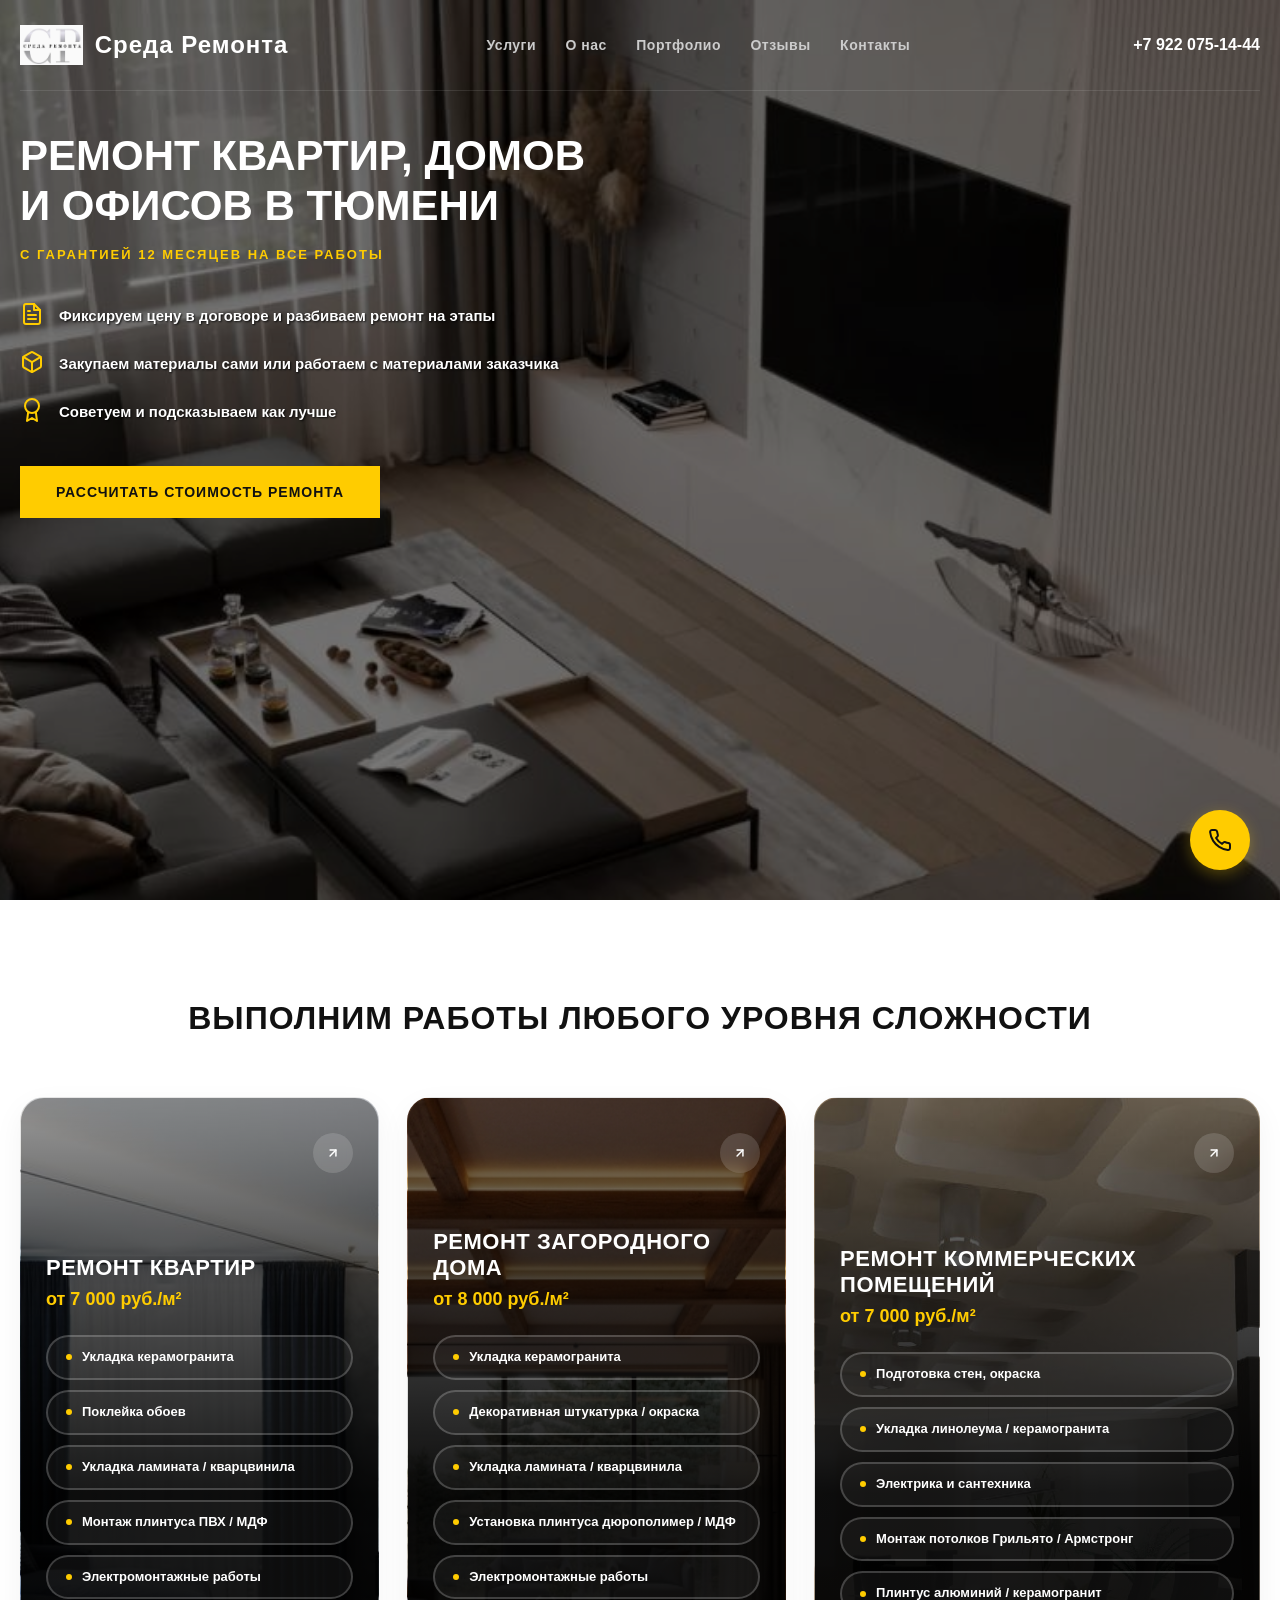
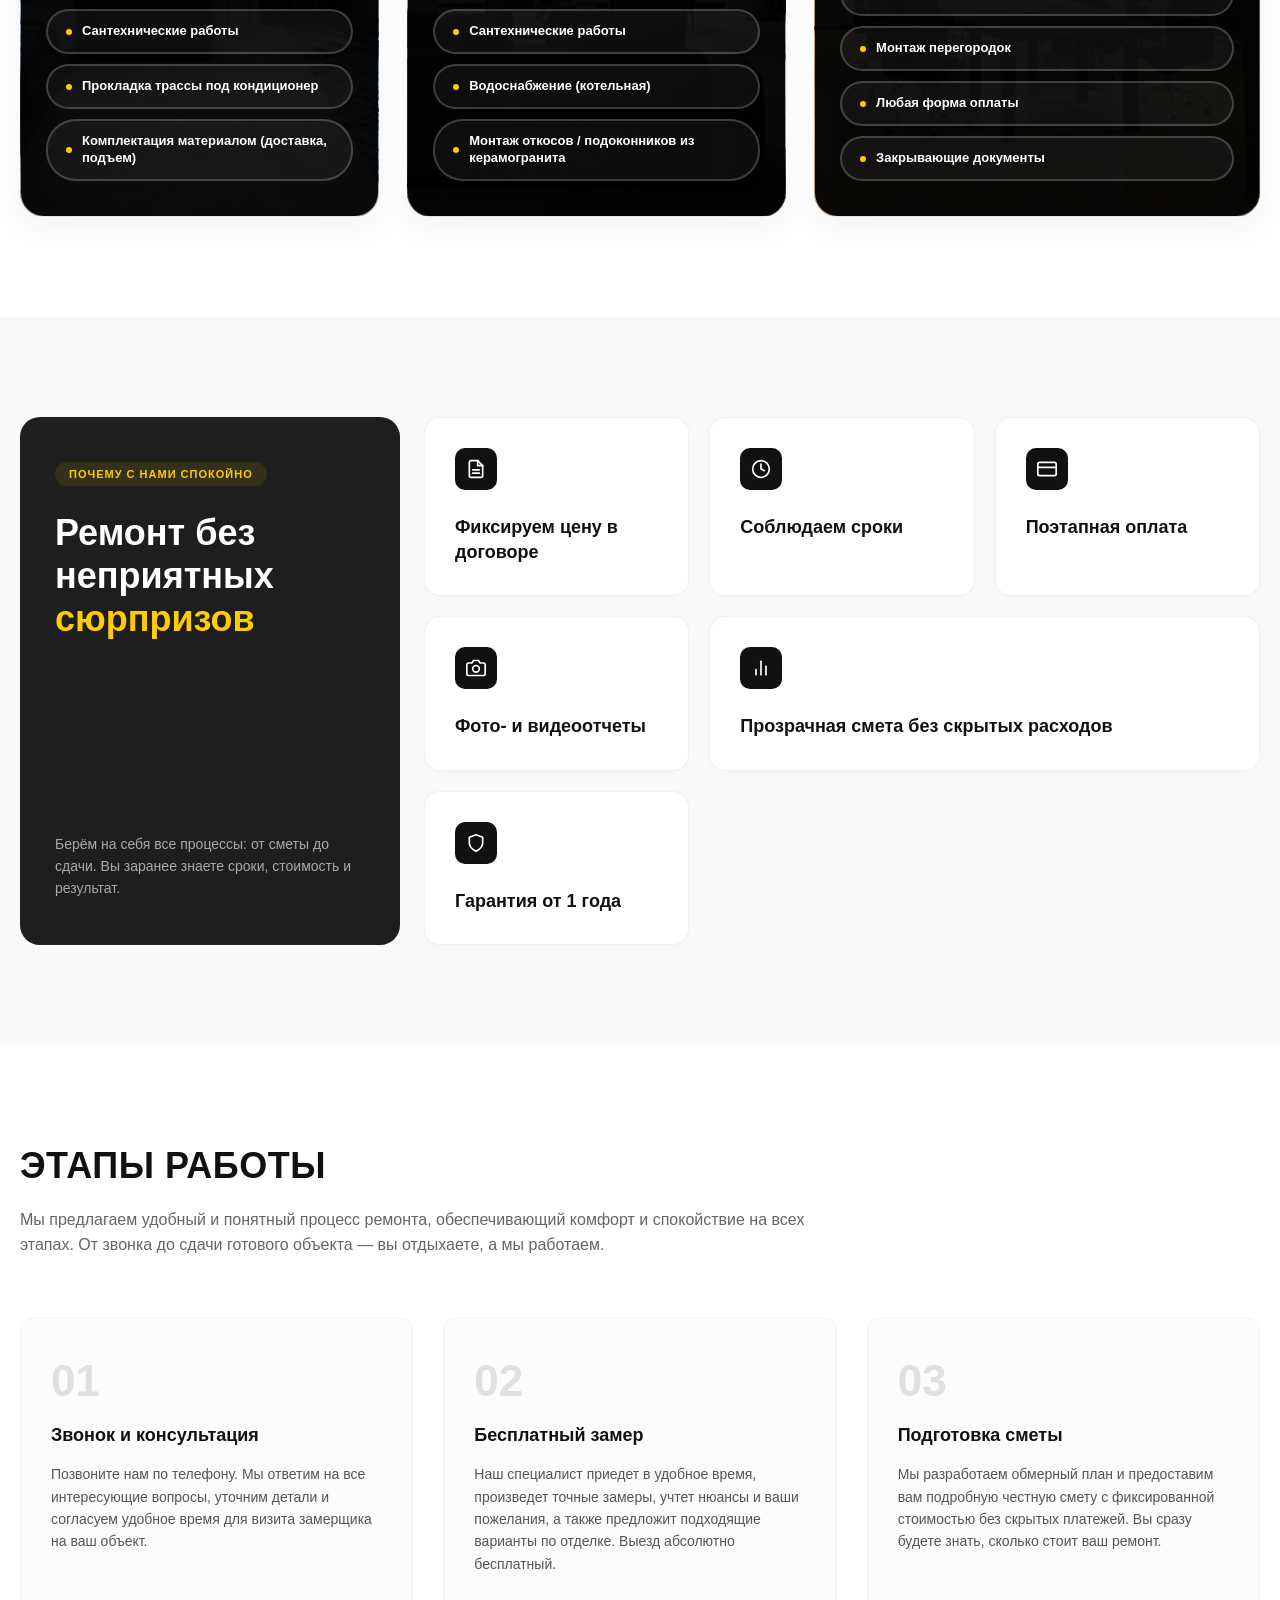
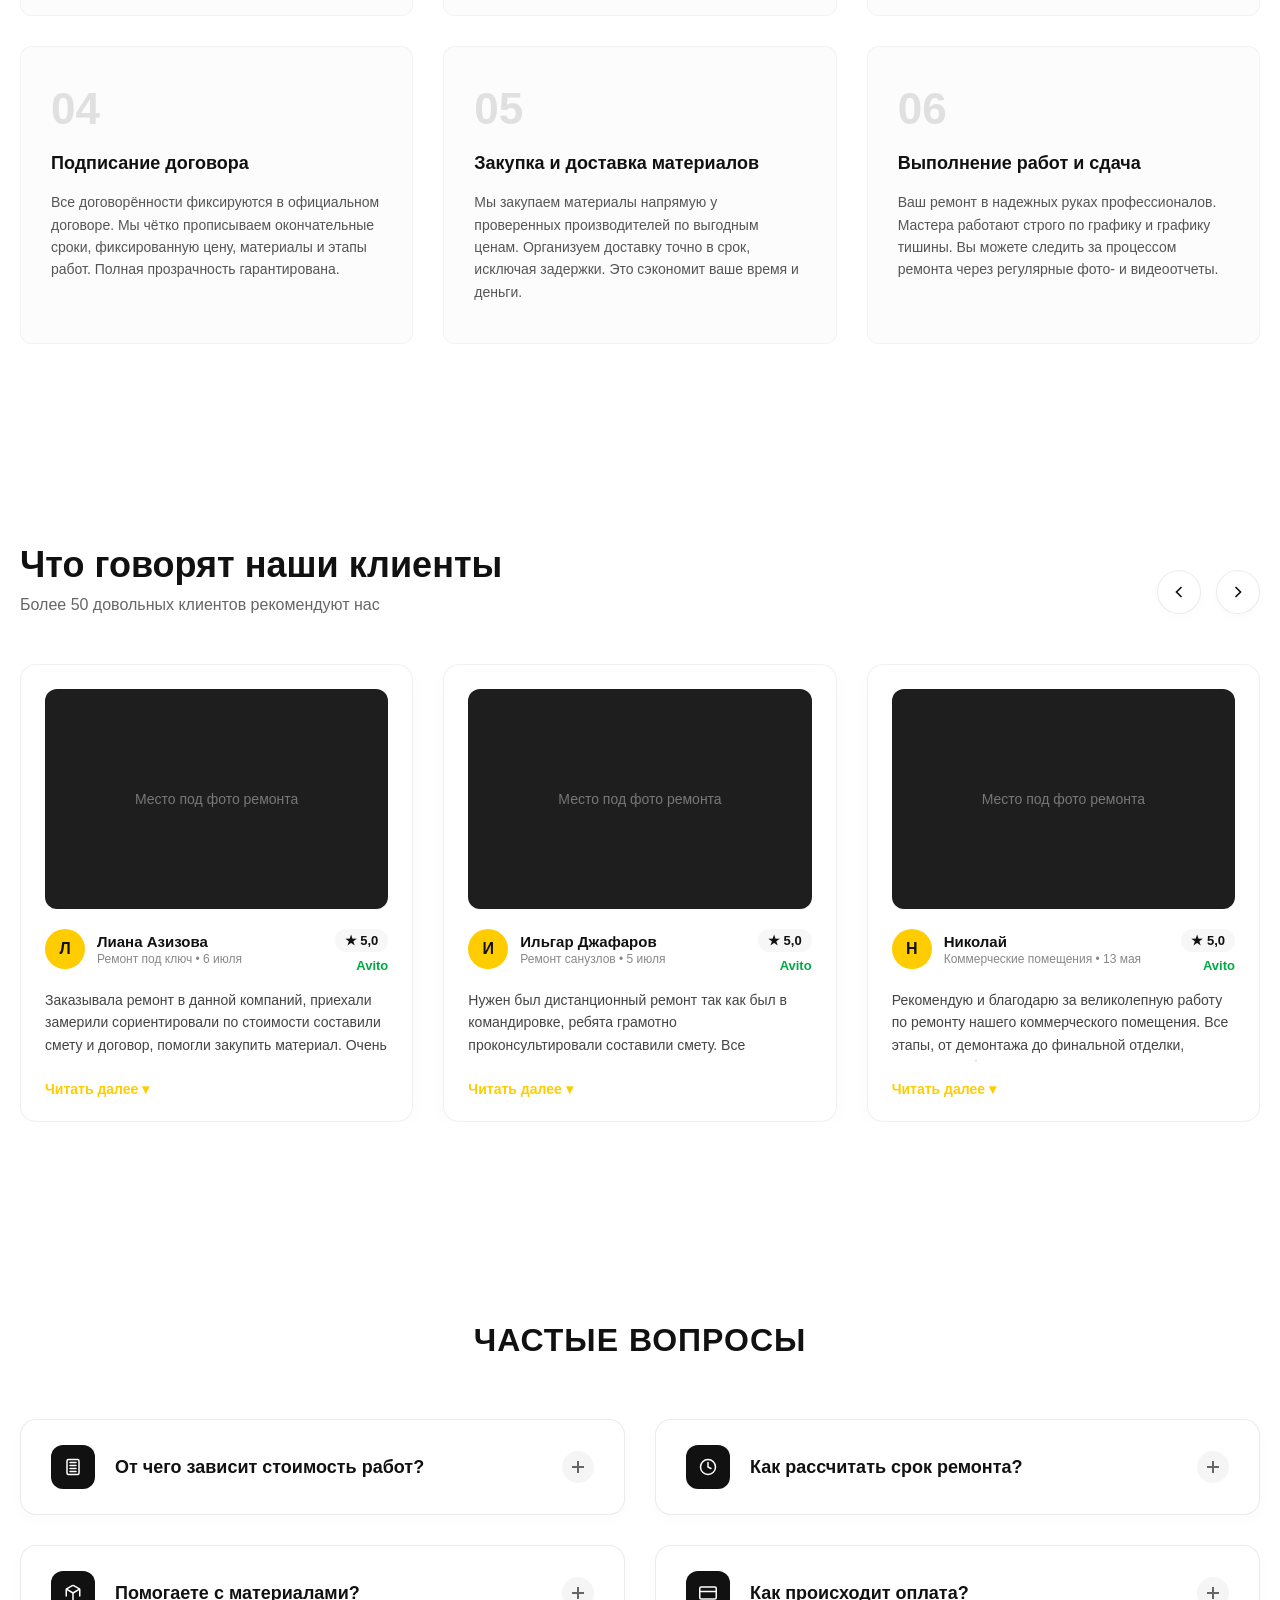
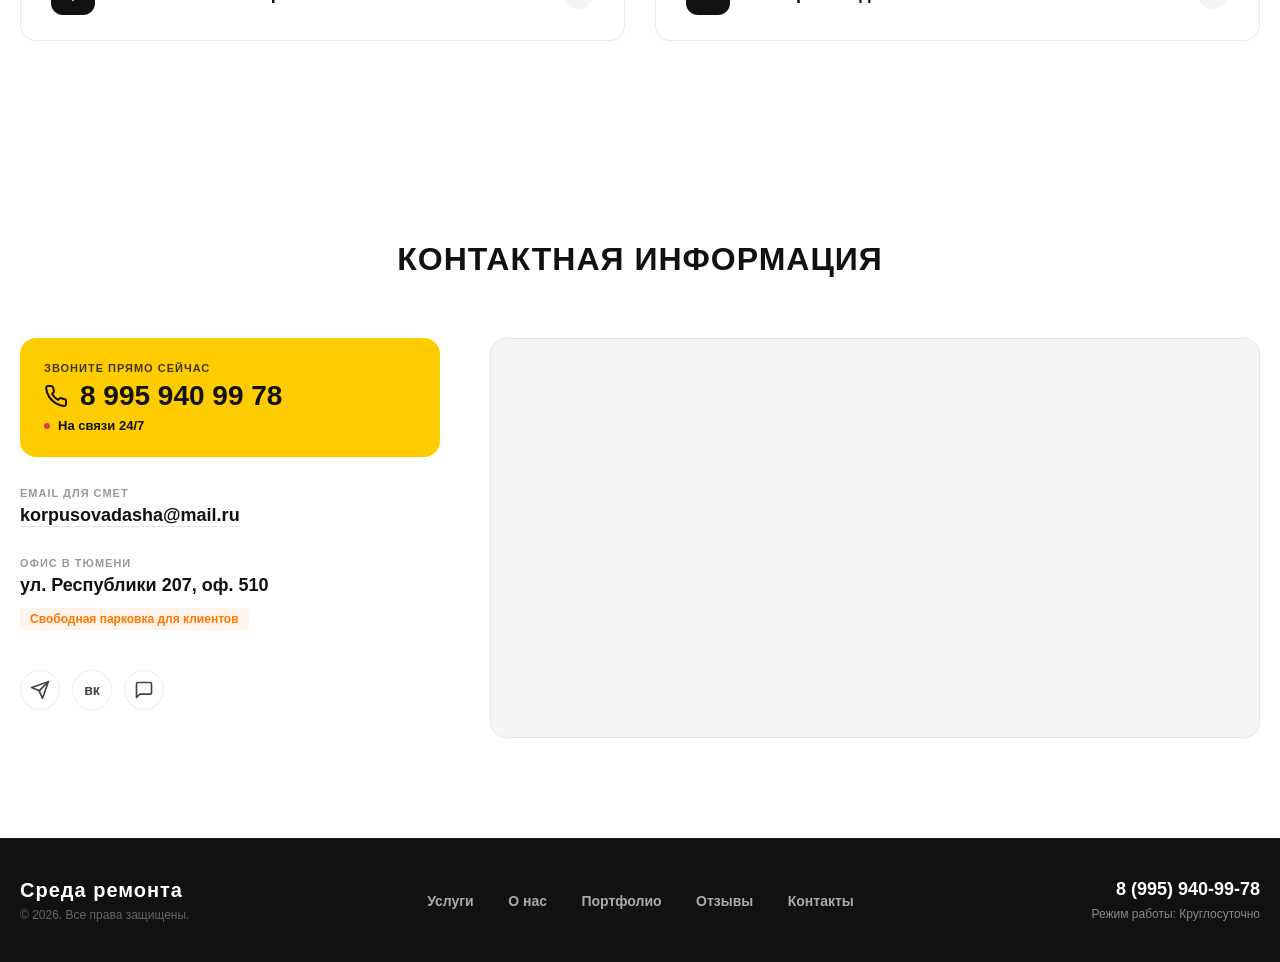
==== commit 8443ebcd: "FixName 1.1" ====
--- a/index.html
+++ b/index.html
@@ -15,7 +15,7 @@
             <!-- Шапка сайта -->
             <div class="header-top">
                 <div class="logo-container">
-                    <img src="logo.jpg" alt="Логотип CK-ELITA5" class="logo-img">
+                    <img src="logotipsonab.JPG" alt="Логотип Среда Ремонта" class="logo-img">
                     <span class="logo-text">Среда Ремонта</span>
                 </div>
                 <nav class="nav-menu">
--- a/style.css
+++ b/style.css
@@ -22,7 +22,7 @@
 .hero-section {
     position: relative;
     min-height: 100vh;
-    background: url('titul.jpg') center center / cover no-repeat;
+    background: url('titulsideabekto.JPG') center center / cover no-repeat;
     display: flex;
     flex-direction: column;
 }
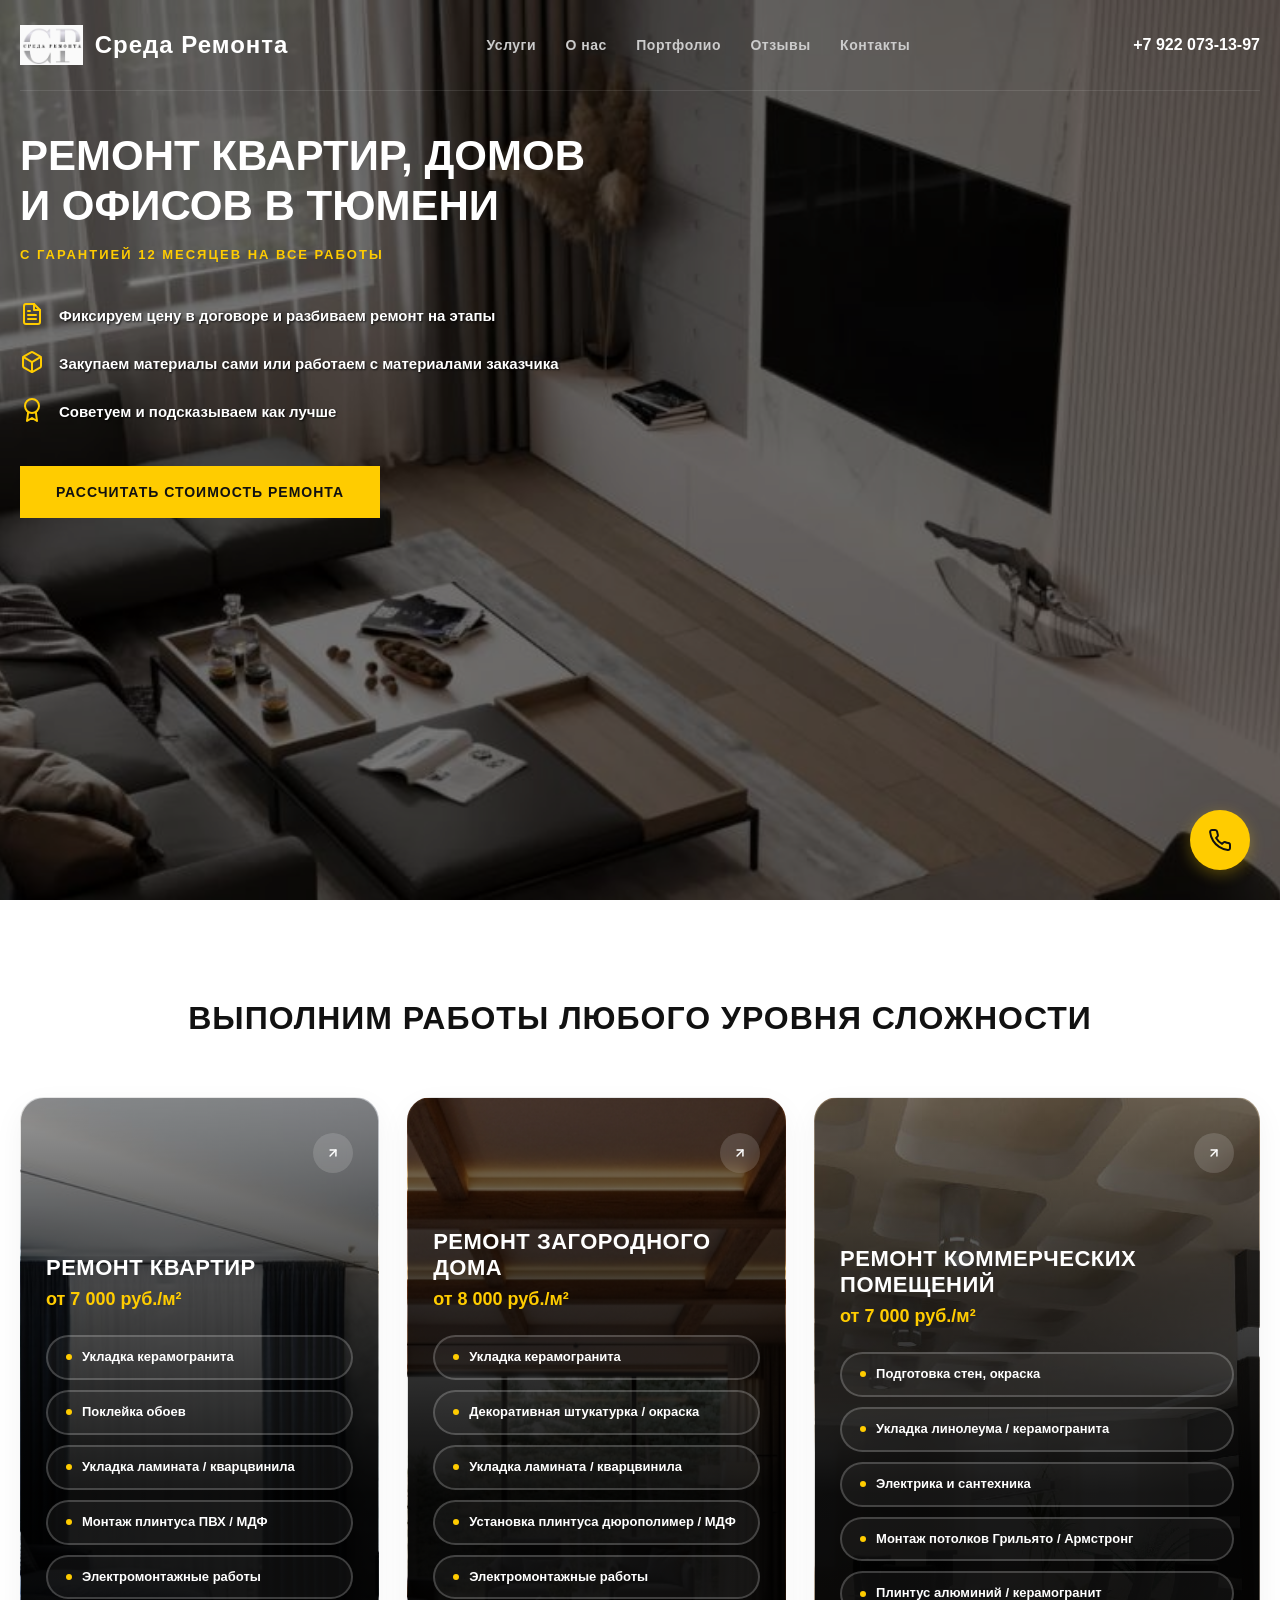
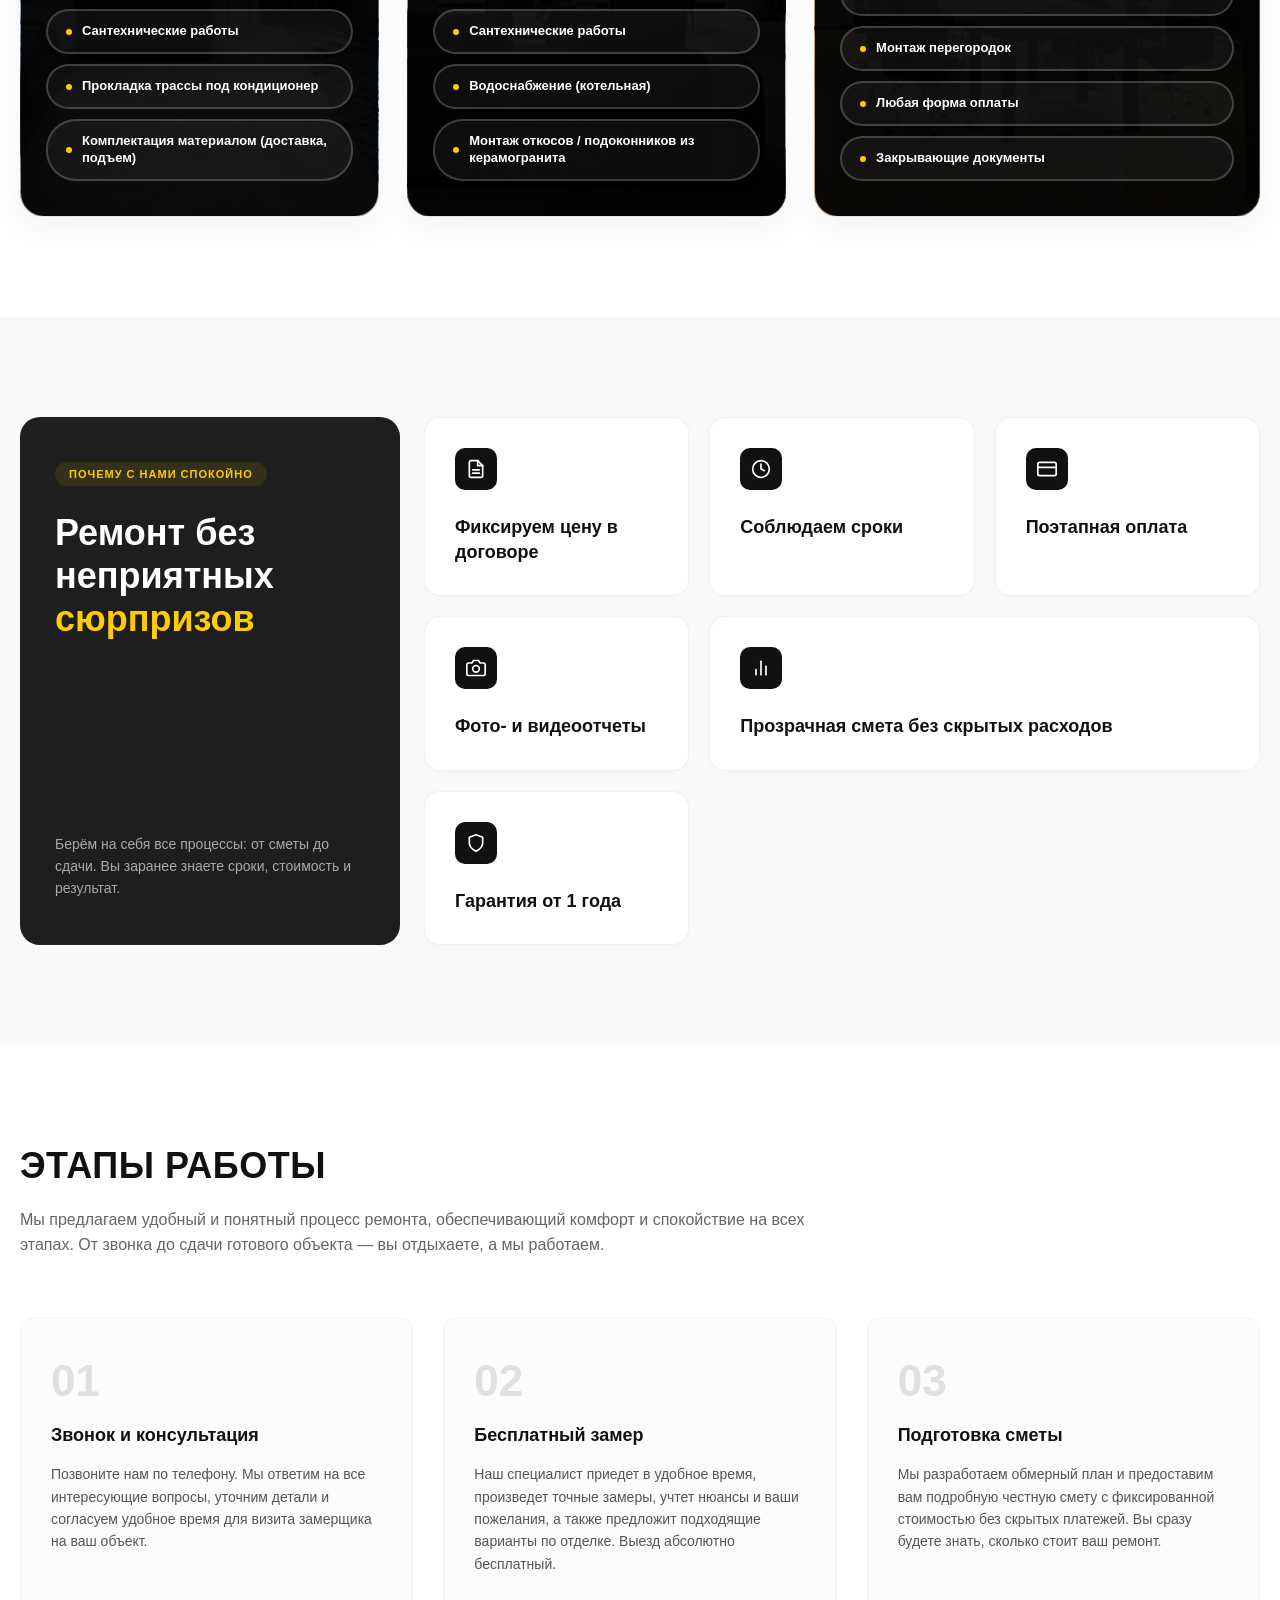
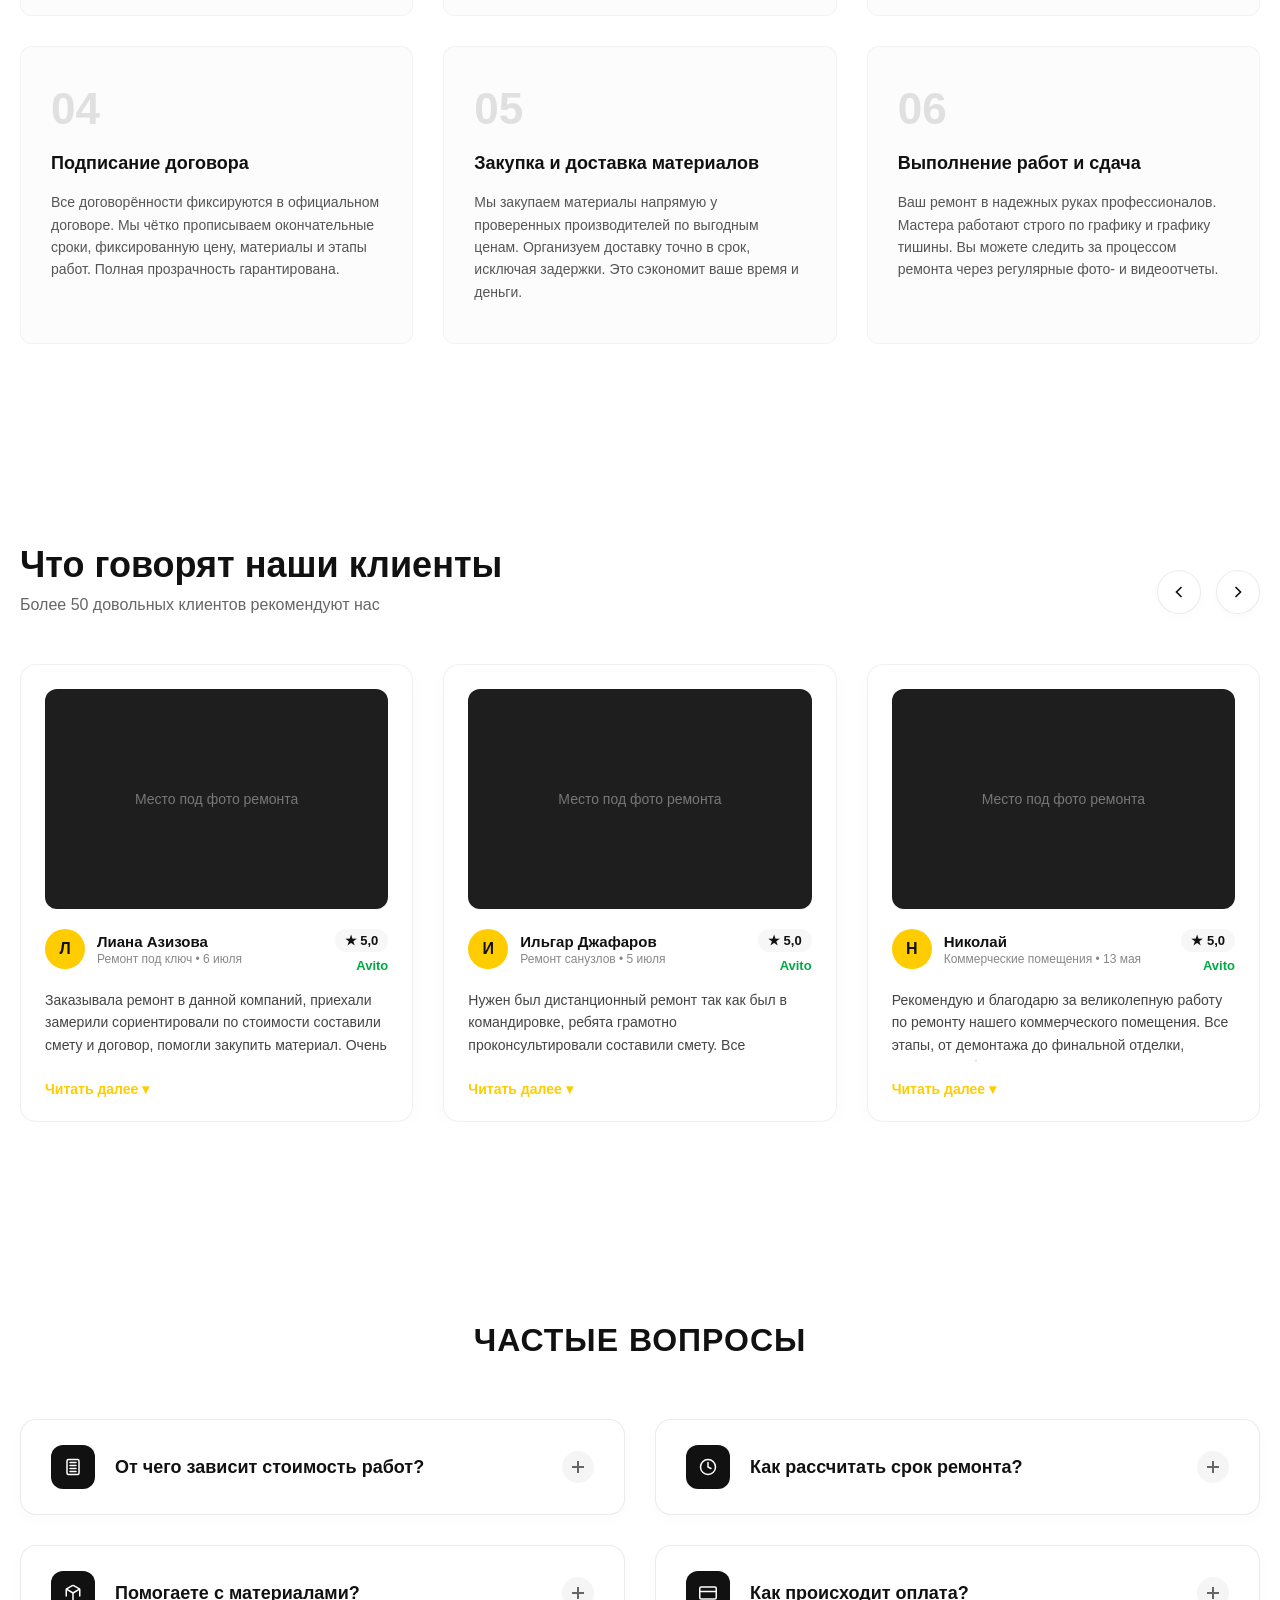
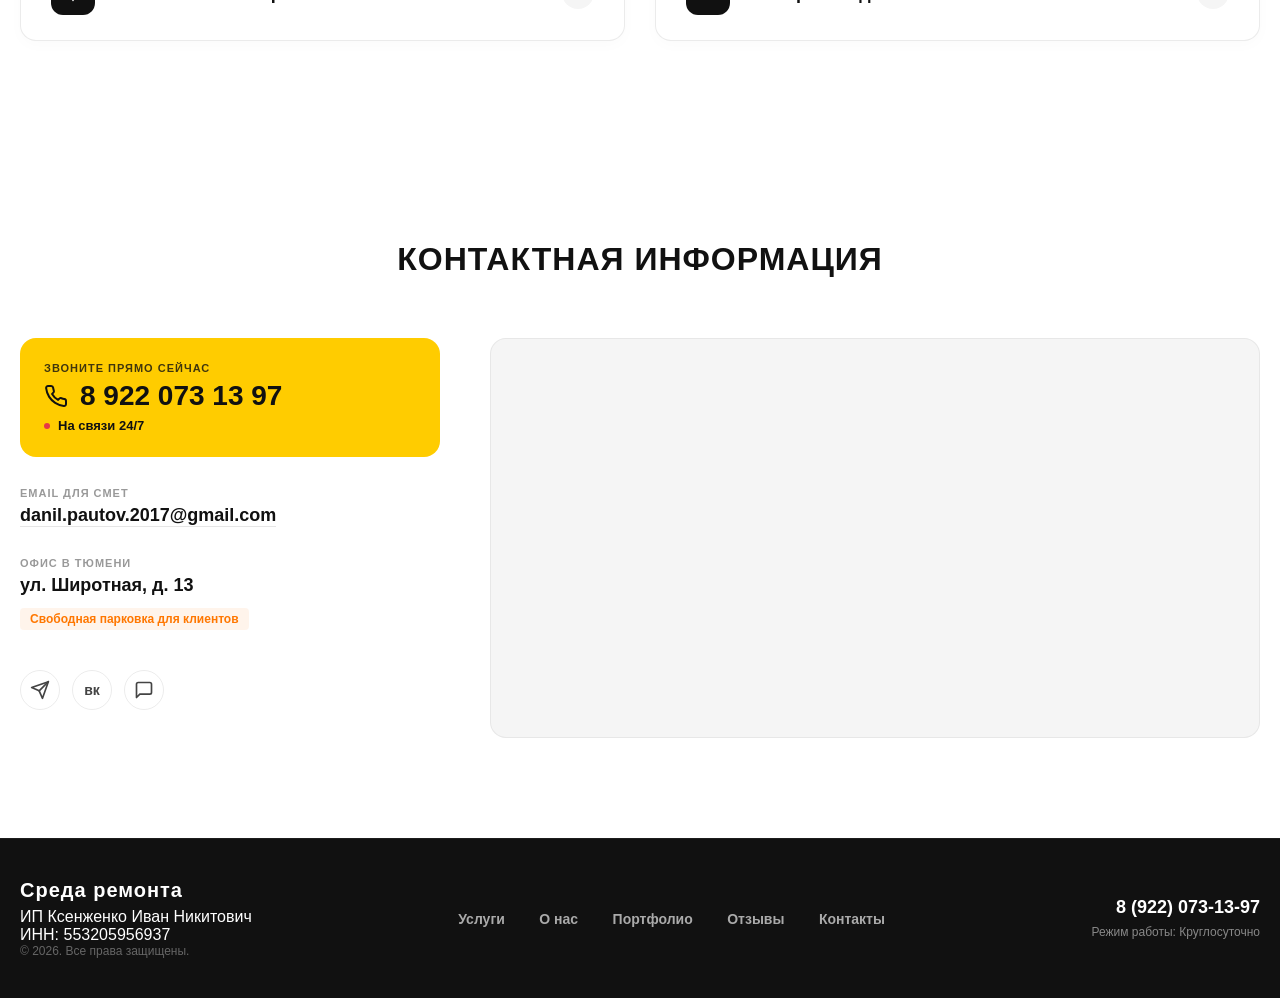
==== commit 04267e6b: "Fix 1.2" ====
--- a/index.html
+++ b/index.html
@@ -26,7 +26,7 @@
                     <a href="#contacti">Контакты</a>
                 </nav>
                 <div class="header-contacts">
-                    <a href="tel:+79220751444" class="phone-link">+7 922 075-14-44</a>
+                    <a href="tel:+79220731397" class="phone-link">+7 922 073-13-97</a>
                 </div>
             </div>
 
@@ -581,7 +581,7 @@
                         <span class="card-subtitle">ЗВОНИТЕ ПРЯМО СЕЙЧАС</span>
                         <div class="phone-number-box">
                             <svg width="24" height="24" viewBox="0 0 24 24" fill="none" stroke="currentColor" stroke-width="2" stroke-linecap="round" stroke-linejoin="round"><path d="M22 16.92v3a2 2 0 0 1-2.18 2 19.79 19.79 0 0 1-8.63-3.07 19.5 19.5 0 0 1-6-6 19.79 19.79 0 0 1-3.07-8.67A2 2 0 0 1 4.11 2h3a2 2 0 0 1 2 1.72 12.84 12.84 0 0 0 .7 2.81 2 2 0 0 1-.45 2.11L8.09 9.91a16 16 0 0 0 6 6l1.27-1.27a2 2 0 0 1 2.11-.45 12.84 12.84 0 0 0 2.81.7A2 2 0 0 1 22 16.92z"></path></svg>
-                            <a href="tel:+79959409978" class="main-phone-link">8 995 940 99 78</a>
+                            <a href="tel:+79220731397" class="main-phone-link">8 922 073 13 97</a>
                         </div>
                         <span class="status-dot">На связи 24/7</span>
                     </div>
@@ -589,24 +589,24 @@
                     <!-- Email -->
                     <div class="info-block">
                         <span class="info-label">EMAIL ДЛЯ СМЕТ</span>
-                        <a href="mailto:korpusovadasha@mail.ru" class="info-value email-link">korpusovadasha@mail.ru</a>
+                        <a href="mailto:danil.pautov.2017@gmail.com" class="info-value email-link">danil.pautov.2017@gmail.com</a>
                     </div>
 
                     <!-- Адрес -->
                     <div class="info-block">
                         <span class="info-label">ОФИС В ТЮМЕНИ</span>
-                        <div class="info-value">ул. Республики 207, оф. 510</div>
+                        <div class="info-value">ул. Широтная, д. 13</div>
                         <span class="parking-badge">Свободная парковка для клиентов</span>
                     </div>
 
                     <!-- Иконки соцсетей (Telegram, ВКонтакте, Viber) -->
                     <div class="social-links">
                         <!-- Telegram -->
-                        <a href="#" class="social-icon" title="Telegram">
+                        <a href="#https://t.me/Ivan_spa72" class="social-icon" title="Telegram">
                             <svg width="20" height="20" viewBox="0 0 24 24" fill="none" stroke="currentColor" stroke-width="2" stroke-linecap="round" stroke-linejoin="round"><line x1="22" y1="2" x2="11" y2="13"></line><polygon points="22 2 15 22 11 13 2 9 22 2"></polygon></svg>
                         </a>
                         <!-- ВКонтакте (Заглушка под иконку VK) -->
-                        <a href="#" class="social-icon text-icon" title="ВКонтакте">
+                        <a href="#https://vk.com/sreda_remonta72" class="social-icon text-icon" title="ВКонтакте">
                             <span>вк</span>
                         </a>
                         <!-- Viber / Другая соцсеть -->
@@ -616,7 +616,7 @@
                     </div>
 
                 </div>
-                <!-- Правая колонка с интерактивной картой Республики 207 -->
+                <!-- Правая колонка с интерактивной картой Широтка -->
                 <div class="contacts-map">
     <div style="position:relative;overflow:hidden;width:100%;height:100%;">
         <a href="https://yandex.com/maps/55/tyumen/?utm_medium=mapframe&utm_source=maps" style="color:#eee;font-size:12px;position:absolute;top:0px;z-index:-1;">Тюмень</a>
@@ -633,6 +633,8 @@
             <div class="footer-content">
                 <div class="footer-logo">
                     <span class="logo-text">Среда ремонта</span>
+                    <p>ИП Ксенженко Иван Никитович</p>
+                    <p>ИНН: 553205956937</p>
                     <p class="footer-copy">© 2026. Все права защищены.</p>
                 </div>
                 <nav class="footer-nav">
@@ -643,7 +645,7 @@
                     <a href="#contacti">Контакты</a>
                 </nav>
                 <div class="footer-contacts">
-                    <a href="tel:+79959409978" class="footer-phone">8 (995) 940-99-78</a>
+                    <a href="tel:+79220731397" class="footer-phone">8 (922) 073-13-97</a>
                     <span class="footer-worktime">Режим работы: Круглосуточно</span>
                 </div>
             </div>
@@ -659,8 +661,8 @@
             <p class="modal-subtitle" style="color: #aaa;">Напишите нам на почту или позвоните:</p>
             
             <div class="modal-contacts">
-                <a href="tel:+79959409978" class="modal-phone" style="color: #FFCC00;">8 (995) 940-99-78</a>
-                <a href="mailto:workpaabectam@mail.ru" class="modal-email" style="color: #FFCC00;">workpaabectam@mail.ru</a>
+                <a href="tel:+79220731397" class="modal-phone" style="color: #FFCC00;">8 (922) 073-13-97</a>
+                <a href="mailto:danil.pautov.2017@gmail.com" class="modal-email" style="color: #FFCC00;">danil.pautov.2017@gmail.com</a>
             </div>
             
             <div class="modal-footer-text" style="color: #666;">Работаем круглосуточно для вашего удобства</div>
@@ -669,24 +671,16 @@
     <script>
         const mainModal = document.getElementById('mainContactModal');
         const closeMainBtn = document.getElementById('closeMainModalBtn');
-
-        // Находим: большую желтую кнопку и плавающую трубку на сайте
         const mainOpenButtons = document.querySelectorAll('.cta-button, .floating-phone');
-
-        // Навешиваем открытие окна на обе кнопки
         mainOpenButtons.forEach(button => {
             button.addEventListener('click', (e) => {
-                e.preventDefault(); // Теперь трубка не будет вызывать сбоев на ПК
+                e.preventDefault();
                 mainModal.classList.add('active');
             });
         });
-
-        // Закрытие на крестик
         closeMainBtn.addEventListener('click', () => {
             mainModal.classList.remove('active');
         });
-
-        // Закрытие на клик по фону
         mainModal.addEventListener('click', (e) => {
             if (e.target === mainModal) {
                 mainModal.classList.remove('active');
